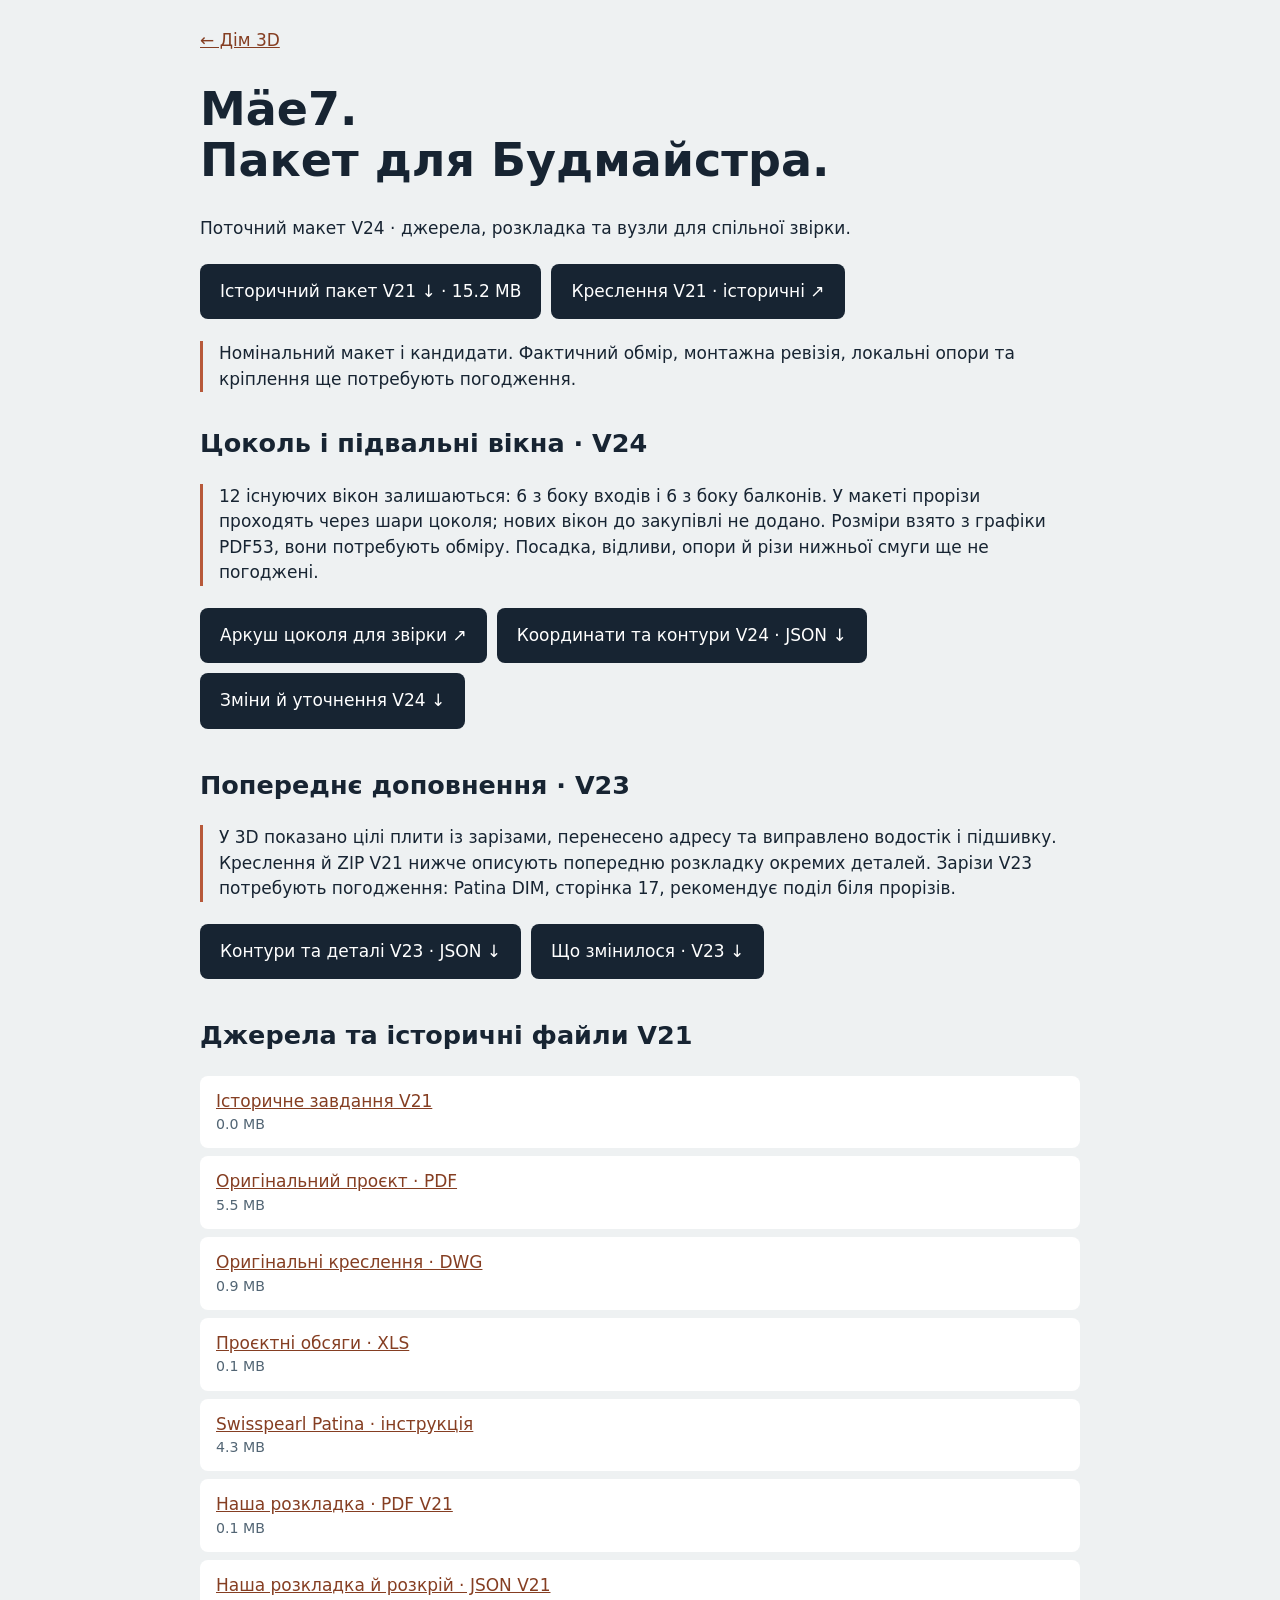
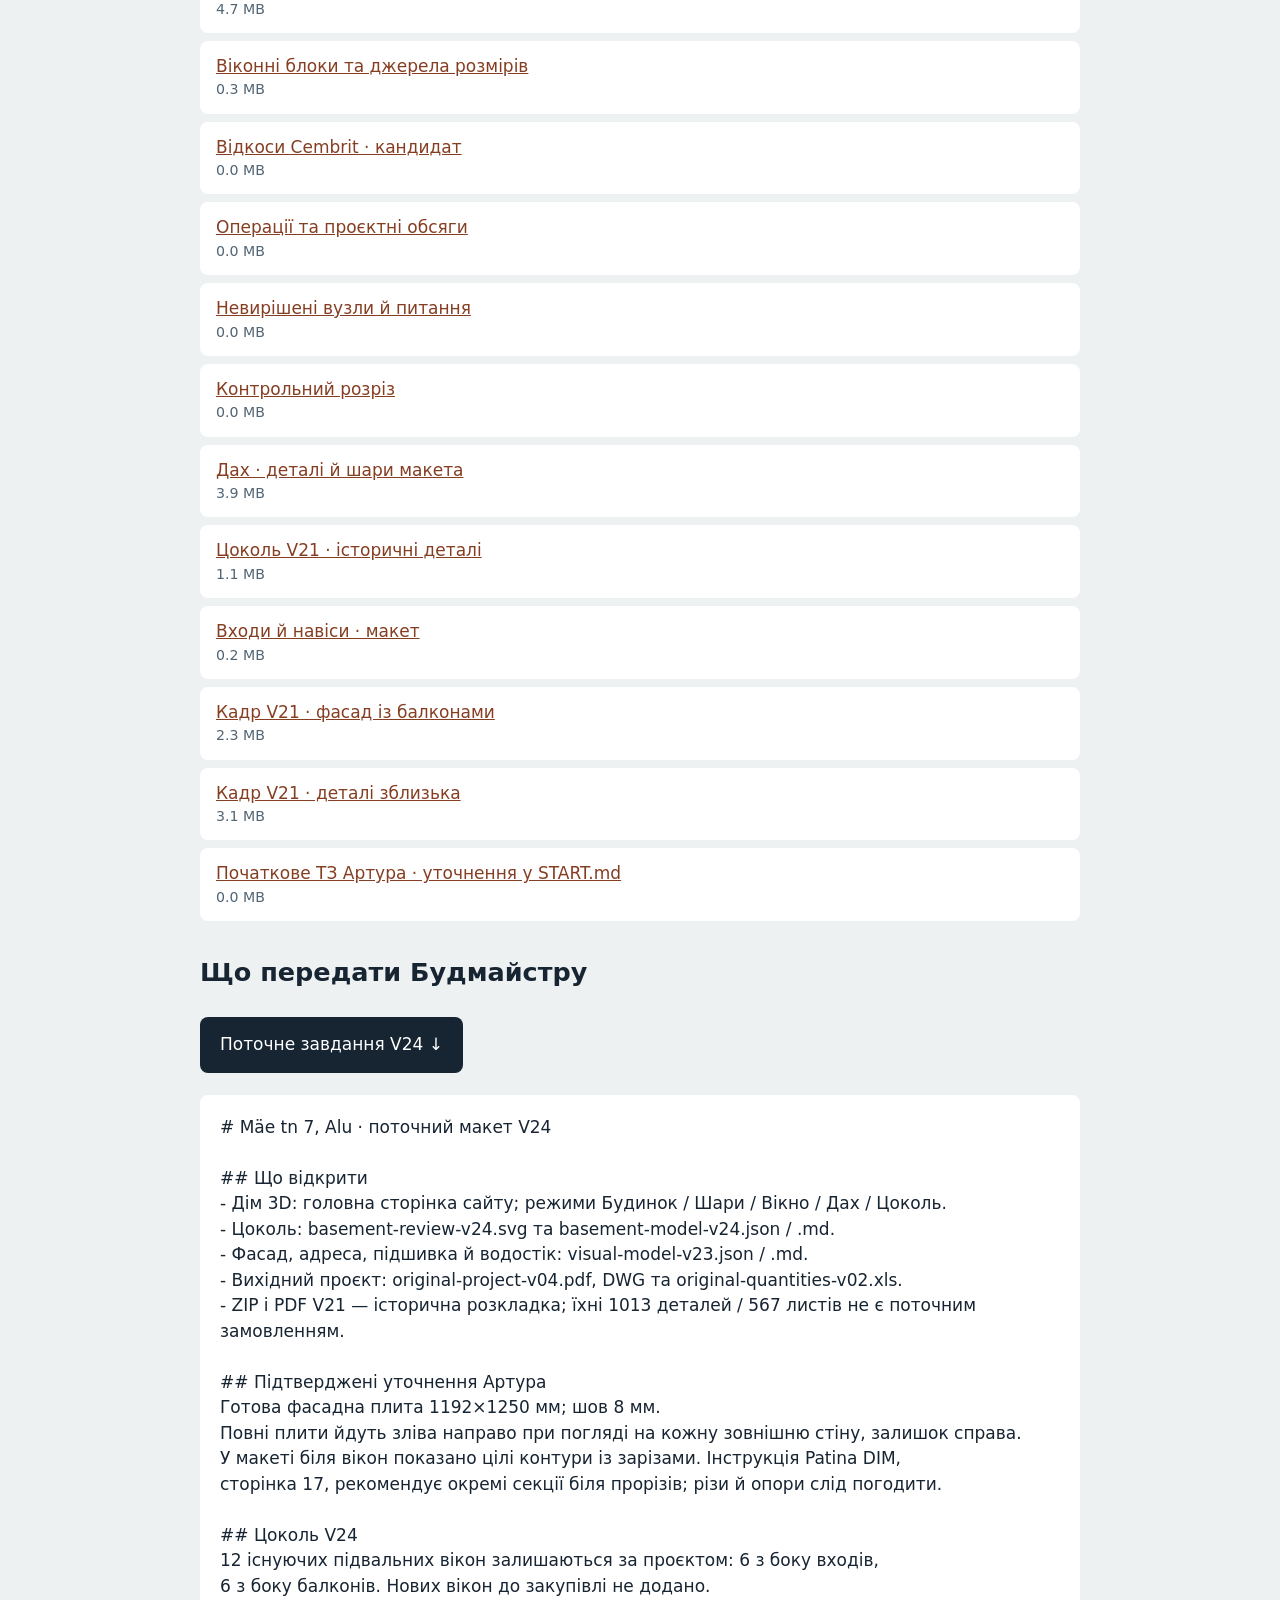
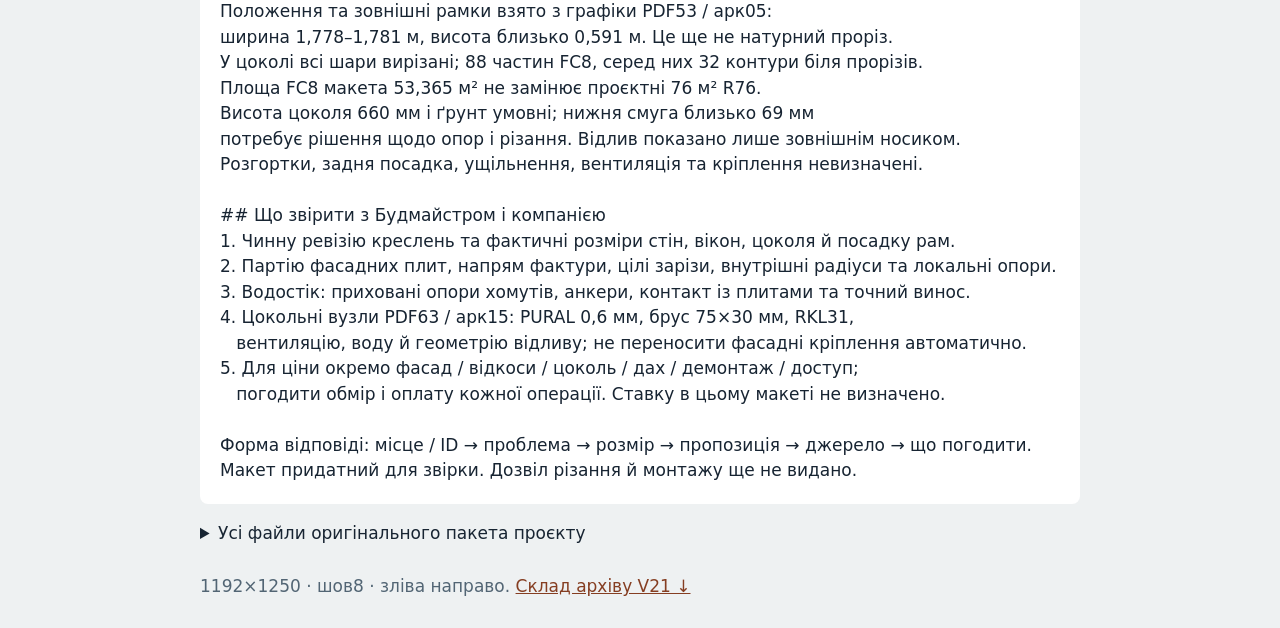
==== budmaster/index.html @ 24ae17db "Publish Mäe 7 architectural viewer V70" ====
<!doctype html><html lang="uk"><meta charset="utf-8"><meta name="viewport" content="width=device-width,initial-scale=1"><title>Mäe7 · пакет Будмайстру</title>
<style>body{margin:0;background:#eef1f2;color:#172432;font:17px/1.5 system-ui,sans-serif}main{max-width:880px;margin:auto;padding:28px 20px}h1{font-size:clamp(30px,5vw,46px);line-height:1.1}h2{margin-top:32px}a{color:#853e22}.button{display:inline-block;background:#172432;color:white;padding:15px 20px;text-decoration:none;border-radius:8px;margin:5px 10px 5px 0}.note{border-left:3px solid #b7593a;padding-left:16px}ul{padding:0;list-style:none}li{background:white;border-radius:8px;margin:8px 0;padding:13px 16px;overflow-wrap:anywhere}small{display:block;color:#526574}pre{white-space:pre-wrap;background:white;padding:20px;border-radius:8px;font:inherit}footer{margin-top:28px;color:#526574}</style>
<main><a href="../index.html">← Дім 3D</a><h1>Mäe7.<br>Пакет для Будмайстра.</h1><p>Поточний макет V24 · джерела, розкладка та вузли для спільної звірки.</p>
<a class="button" href="./mae7-budmaster-v21.zip" download>Історичний пакет V21 ↓ · 15.2 MB</a><a class="button" href="./facade-layout-v21.pdf" target="_blank">Креслення V21 · історичні ↗</a>
<p class="note">Номінальний макет і кандидати. Фактичний обмір, монтажна ревізія, локальні опори та кріплення ще потребують погодження.</p>
<h2>Цоколь і підвальні вікна · V24</h2>
<p class="note">12 існуючих вікон залишаються: 6 з боку входів і 6 з боку балконів. У макеті прорізи проходять через шари цоколя; нових вікон до закупівлі не додано. Розміри взято з графіки PDF53, вони потребують обміру. Посадка, відливи, опори й різи нижньої смуги ще не погоджені.</p>
<a class="button" href="./basement-review-v24.svg" target="_blank">Аркуш цоколя для звірки ↗</a><a class="button" href="./basement-model-v24.json" download>Координати та контури V24 · JSON ↓</a><a class="button" href="./basement-model-v24.md" download>Зміни й уточнення V24 ↓</a>
<h2>Попереднє доповнення · V23</h2><p class="note">У 3D показано цілі плити із зарізами, перенесено адресу та виправлено водостік і підшивку. Креслення й ZIP V21 нижче описують попередню розкладку окремих деталей. Зарізи V23 потребують погодження: Patina DIM, сторінка 17, рекомендує поділ біля прорізів.</p><a class="button" href="./visual-model-v23.json" download>Контури та деталі V23 · JSON ↓</a><a class="button" href="./visual-model-v23.md" download>Що змінилося · V23 ↓</a><h2>Джерела та історичні файли V21</h2><ul><li><a href="./START.md" download>Історичне завдання V21</a><small>0.0 MB</small></li><li><a href="./original-project-v04.pdf" download>Оригінальний проєкт · PDF</a><small>5.5 MB</small></li><li><a href="./original-project-v04.dwg" download>Оригінальні креслення · DWG</a><small>0.9 MB</small></li><li><a href="./original-quantities-v02.xls" download>Проєктні обсяги · XLS</a><small>0.1 MB</small></li><li><a href="./swisspearl-patina-wood-dim.pdf" download>Swisspearl Patina · інструкція</a><small>4.3 MB</small></li><li><a href="./facade-layout-v21.pdf" download>Наша розкладка · PDF V21</a><small>0.1 MB</small></li><li><a href="./facade-layout-v21.json" download>Наша розкладка й розкрій · JSON V21</a><small>4.7 MB</small></li><li><a href="./windows.json" download>Віконні блоки та джерела розмірів</a><small>0.3 MB</small></li><li><a href="./cembrit-reveals-candidate.json" download>Відкоси Cembrit · кандидат</a><small>0.0 MB</small></li><li><a href="./operations.json" download>Операції та проєктні обсяги</a><small>0.0 MB</small></li><li><a href="./questions.json" download>Невирішені вузли й питання</a><small>0.0 MB</small></li><li><a href="./vertical-section.svg" download>Контрольний розріз</a><small>0.0 MB</small></li><li><a href="./roof-model-candidate.json" download>Дах · деталі й шари макета</a><small>3.9 MB</small></li><li><a href="./plinth-model-candidate.json" download>Цоколь V21 · історичні деталі</a><small>1.1 MB</small></li><li><a href="./entrance-model-candidate.json" download>Входи й навіси · макет</a><small>0.2 MB</small></li><li><a href="./model-northwest-v21.png" download>Кадр V21 · фасад із балконами</a><small>2.3 MB</small></li><li><a href="./model-detail-v21.png" download>Кадр V21 · деталі зблизька</a><small>3.1 MB</small></li><li><a href="./original-artur-brief.md" download>Початкове ТЗ Артура · уточнення у START.md</a><small>0.0 MB</small></li></ul><h2>Що передати Будмайстру</h2><p><a class="button" href="./CURRENT.md" download>Поточне завдання V24 ↓</a></p><pre># Mäe tn 7, Alu · поточний макет V24

## Що відкрити
- Дім 3D: головна сторінка сайту; режими Будинок / Шари / Вікно / Дах / Цоколь.
- Цоколь: basement-review-v24.svg та basement-model-v24.json / .md.
- Фасад, адреса, підшивка й водостік: visual-model-v23.json / .md.
- Вихідний проєкт: original-project-v04.pdf, DWG та original-quantities-v02.xls.
- ZIP і PDF V21 — історична розкладка; їхні 1013 деталей / 567 листів не є поточним замовленням.

## Підтверджені уточнення Артура
Готова фасадна плита 1192×1250 мм; шов 8 мм.
Повні плити йдуть зліва направо при погляді на кожну зовнішню стіну, залишок справа.
У макеті біля вікон показано цілі контури із зарізами. Інструкція Patina DIM,
сторінка 17, рекомендує окремі секції біля прорізів; різи й опори слід погодити.

## Цоколь V24
12 існуючих підвальних вікон залишаються за проєктом: 6 з боку входів,
6 з боку балконів. Нових вікон до закупівлі не додано.
Положення та зовнішні рамки взято з графіки PDF53 / арк05:
ширина 1,778–1,781 м, висота близько 0,591 м. Це ще не натурний проріз.
У цоколі всі шари вирізані; 88 частин FC8, серед них 32 контури біля прорізів.
Площа FC8 макета 53,365 м² не замінює проєктні 76 м² R76.
Висота цоколя 660 мм і ґрунт умовні; нижня смуга близько 69 мм
потребує рішення щодо опор і різання. Відлив показано лише зовнішнім носиком.
Розгортки, задня посадка, ущільнення, вентиляція та кріплення невизначені.

## Що звірити з Будмайстром і компанією
1. Чинну ревізію креслень та фактичні розміри стін, вікон, цоколя й посадку рам.
2. Партію фасадних плит, напрям фактури, цілі зарізи, внутрішні радіуси та локальні опори.
3. Водостік: приховані опори хомутів, анкери, контакт із плитами та точний винос.
4. Цокольні вузли PDF63 / арк15: PURAL 0,6 мм, брус 75×30 мм, RKL31,
   вентиляцію, воду й геометрію відливу; не переносити фасадні кріплення автоматично.
5. Для ціни окремо фасад / відкоси / цоколь / дах / демонтаж / доступ;
   погодити обмір і оплату кожної операції. Ставку в цьому макеті не визначено.

Форма відповіді: місце / ID → проблема → розмір → пропозиція → джерело → що погодити.
Макет придатний для звірки. Дозвіл різання й монтажу ще не видано.
</pre>
<details><summary>Усі файли оригінального пакета проєкту</summary><p>Енергетика, інженерні системи, геодезія й підписані документи окремо. Додаткові контейнери не використано для неперевірених рішень моделі.</p><ul><li><a href="./source/00.pdf" download>03 Energiaarvutused/PDF/20260212_M2e_7_Alu_Energiaarvutused_Lähteandmed.pdf</a><small>0.0 MB</small></li><li><a href="./source/01.pdf" download>03 Energiaarvutused/PDF/20260212_M2e_7_Alu_Energiaarvutused_Arvutustulemused.pdf</a><small>1.7 MB</small></li><li><a href="./source/02.asice" download>03 Energiaarvutused/DIGIDOC/Energiaarvutusel_põhinev_energiamärgis_2611583_00717.asice</a><small>0.2 MB</small></li><li><a href="./source/03.zip" download>02 Tehnosüsteemid/EL/2023-005_PP_EL_v02.zip</a><small>8.3 MB</small></li><li><a href="./source/04.asice" download>02 Tehnosüsteemid/KVVK/22074_PP_KV+VK-Mae7.asice</a><small>5.6 MB</small></li><li><a href="./source/05.asice" download>02 Tehnosüsteemid/KVVK/2682802_Vent-TO-EkspertArvamus_Mae7_AluAlevik_RaplaVald_2026-03-04.asice</a><small>3.1 MB</small></li><li><a href="./source/06.dwg" download>02 Tehnosüsteemid/PEJ/Mäe7PEJ.dwg</a><small>9.9 MB</small></li><li><a href="./source/07.asice" download>02 Tehnosüsteemid/PEJ/230117_PP_Mäe7PEJ-2023-01-14.asice</a><small>8.6 MB</small></li><li><a href="./source/08.asice" download>01 Arhitektuur/GEO/6776-22-2 Mäe tn 7, Alu alevik, Rapla vald, Rapla maakond.asice</a><small>4.6 MB</small></li><li><a href="./source/09.dwg" download>01 Arhitektuur/DWG/Mäe 7, Alu PP - DWG.dwg</a><small>0.9 MB</small></li><li><a href="./source/10.pdf" download>01 Arhitektuur/PDF/P8822_PP_AA-0-01_v04_Mae7.pdf</a><small>5.5 MB</small></li><li><a href="./source/11.asice" download>01 Arhitektuur/DIGIDOC/P8822_PP_AA-0-01_v04_Mae7.asice</a><small>4.9 MB</small></li><li><a href="./source/12.asice" download>01 Arhitektuur/DIGIDOC/Ehitusteatis_2611201_02906.asice</a><small>0.1 MB</small></li><li><a href="./source/13.xls" download>01 Arhitektuur/Mäe 7, Alu - mahutabel - v02.xls</a><small>0.1 MB</small></li></ul></details>
<footer>1192×1250 · шов8 · зліва направо. <a href="./manifest.json" download>Склад архіву V21 ↓</a></footer></main></html>
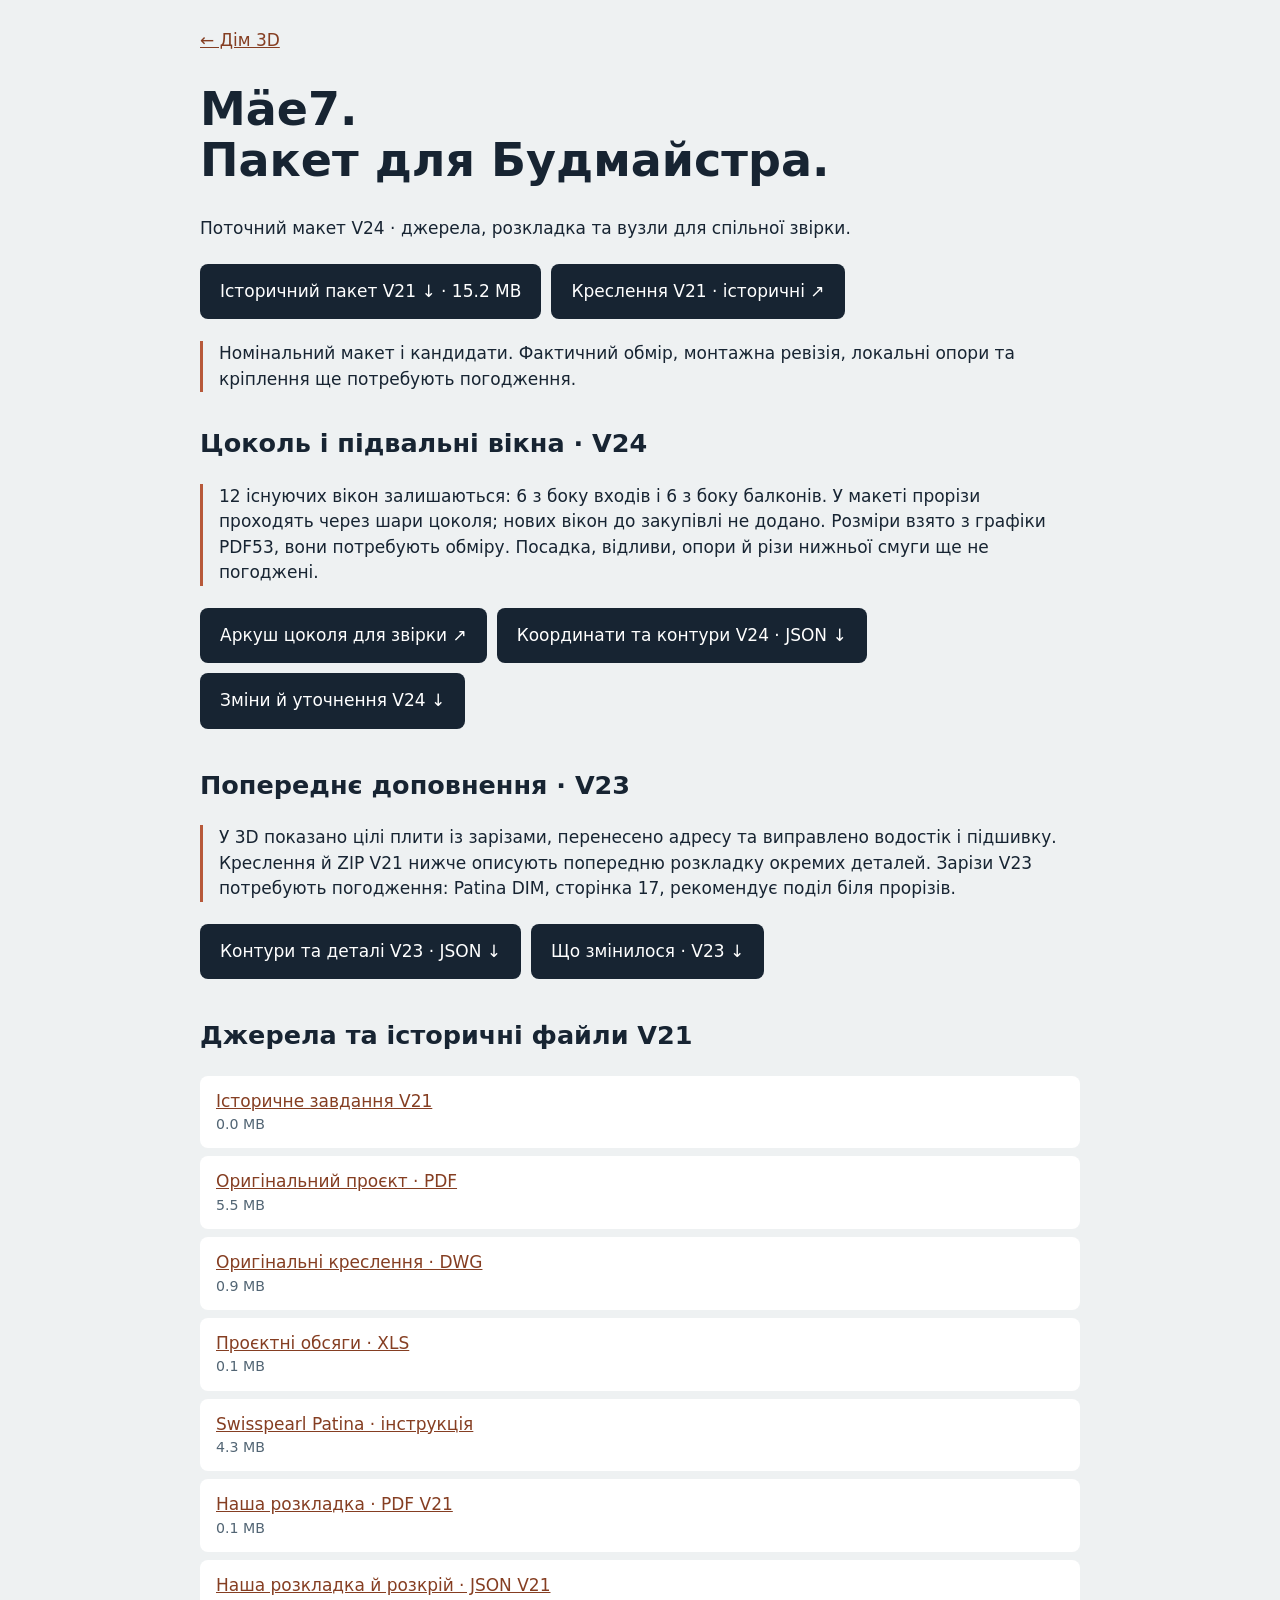
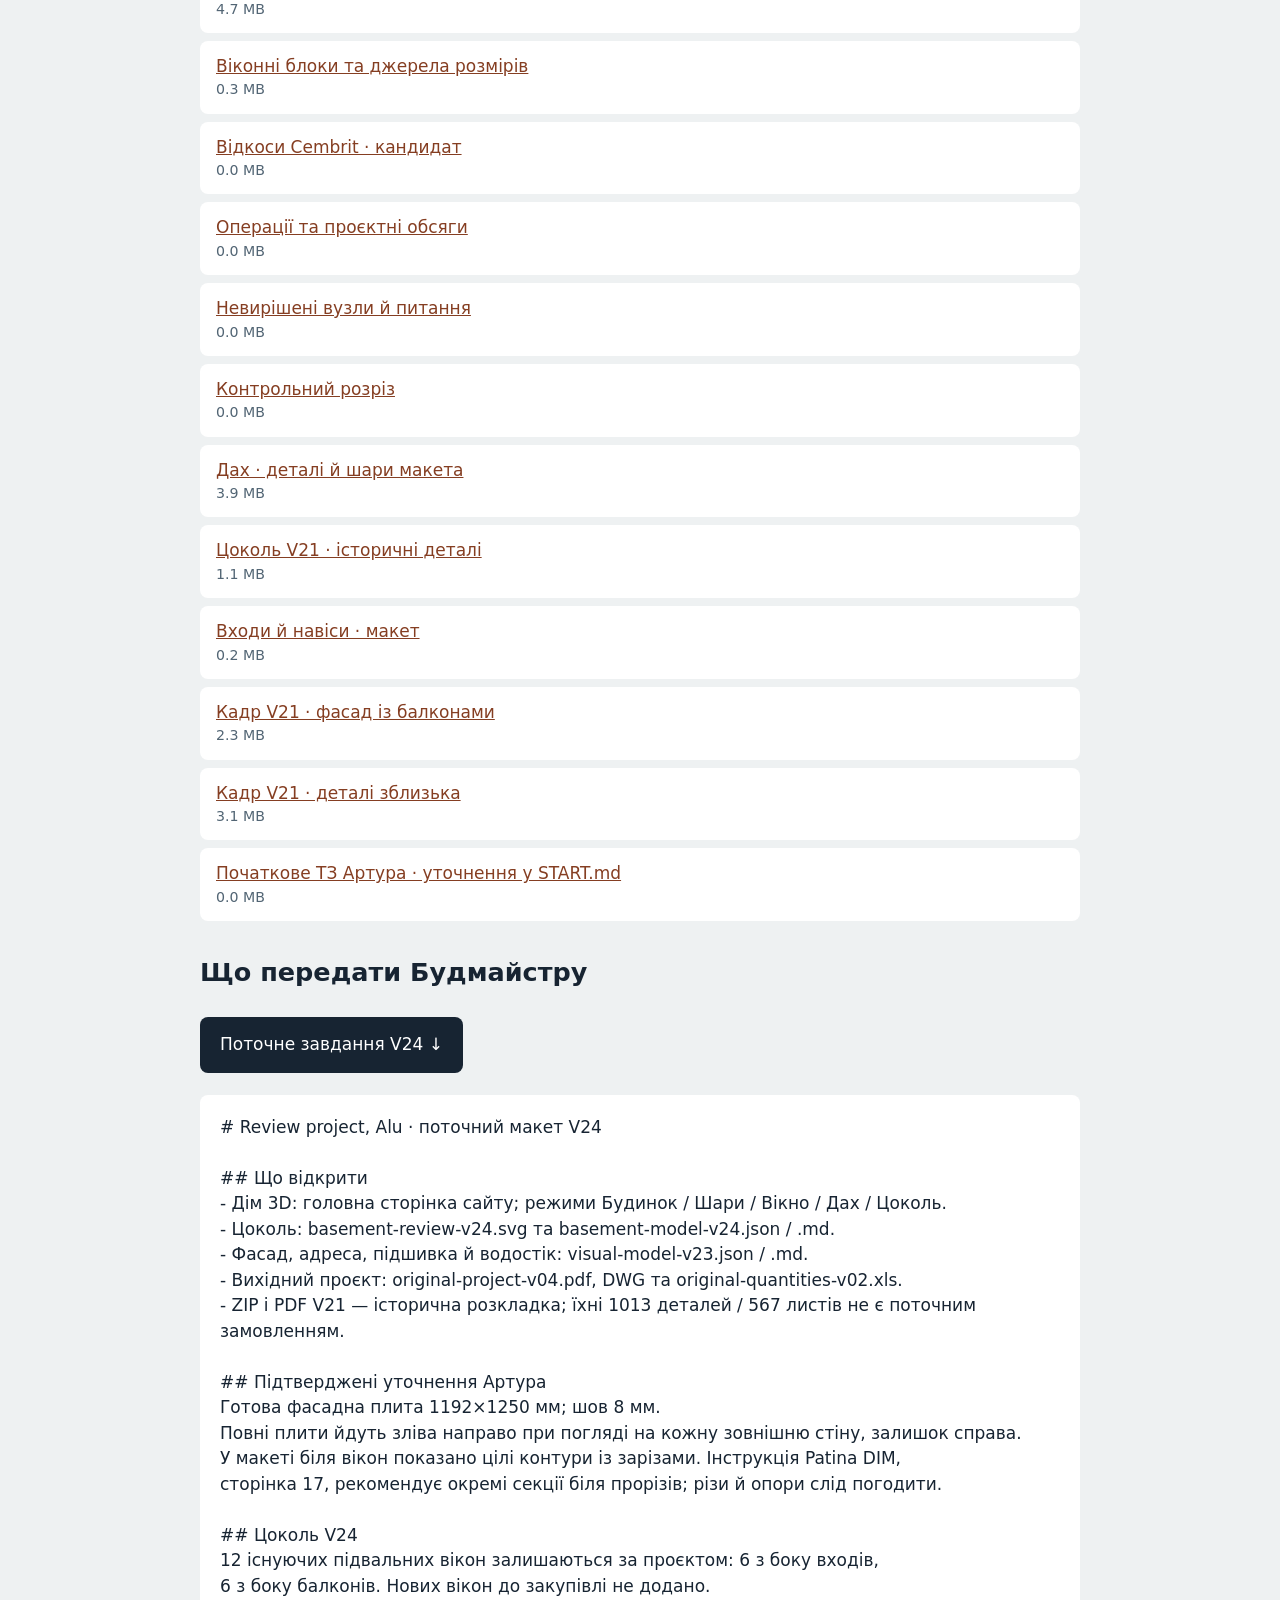
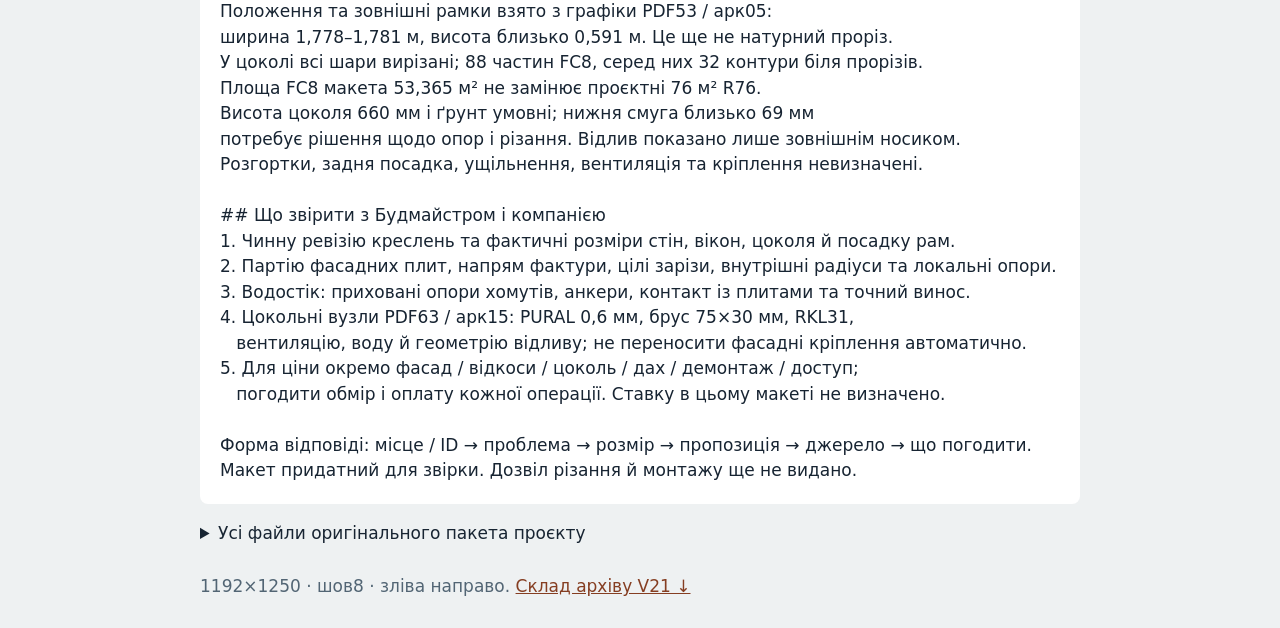
==== commit c414e2df: "Publish Review project architectural viewer V70" ====
--- a/budmaster/index.html
+++ b/budmaster/index.html
@@ -6,7 +6,7 @@
 <h2>Цоколь і підвальні вікна · V24</h2>
 <p class="note">12 існуючих вікон залишаються: 6 з боку входів і 6 з боку балконів. У макеті прорізи проходять через шари цоколя; нових вікон до закупівлі не додано. Розміри взято з графіки PDF53, вони потребують обміру. Посадка, відливи, опори й різи нижньої смуги ще не погоджені.</p>
 <a class="button" href="./basement-review-v24.svg" target="_blank">Аркуш цоколя для звірки ↗</a><a class="button" href="./basement-model-v24.json" download>Координати та контури V24 · JSON ↓</a><a class="button" href="./basement-model-v24.md" download>Зміни й уточнення V24 ↓</a>
-<h2>Попереднє доповнення · V23</h2><p class="note">У 3D показано цілі плити із зарізами, перенесено адресу та виправлено водостік і підшивку. Креслення й ZIP V21 нижче описують попередню розкладку окремих деталей. Зарізи V23 потребують погодження: Patina DIM, сторінка 17, рекомендує поділ біля прорізів.</p><a class="button" href="./visual-model-v23.json" download>Контури та деталі V23 · JSON ↓</a><a class="button" href="./visual-model-v23.md" download>Що змінилося · V23 ↓</a><h2>Джерела та історичні файли V21</h2><ul><li><a href="./START.md" download>Історичне завдання V21</a><small>0.0 MB</small></li><li><a href="./original-project-v04.pdf" download>Оригінальний проєкт · PDF</a><small>5.5 MB</small></li><li><a href="./original-project-v04.dwg" download>Оригінальні креслення · DWG</a><small>0.9 MB</small></li><li><a href="./original-quantities-v02.xls" download>Проєктні обсяги · XLS</a><small>0.1 MB</small></li><li><a href="./swisspearl-patina-wood-dim.pdf" download>Swisspearl Patina · інструкція</a><small>4.3 MB</small></li><li><a href="./facade-layout-v21.pdf" download>Наша розкладка · PDF V21</a><small>0.1 MB</small></li><li><a href="./facade-layout-v21.json" download>Наша розкладка й розкрій · JSON V21</a><small>4.7 MB</small></li><li><a href="./windows.json" download>Віконні блоки та джерела розмірів</a><small>0.3 MB</small></li><li><a href="./cembrit-reveals-candidate.json" download>Відкоси Cembrit · кандидат</a><small>0.0 MB</small></li><li><a href="./operations.json" download>Операції та проєктні обсяги</a><small>0.0 MB</small></li><li><a href="./questions.json" download>Невирішені вузли й питання</a><small>0.0 MB</small></li><li><a href="./vertical-section.svg" download>Контрольний розріз</a><small>0.0 MB</small></li><li><a href="./roof-model-candidate.json" download>Дах · деталі й шари макета</a><small>3.9 MB</small></li><li><a href="./plinth-model-candidate.json" download>Цоколь V21 · історичні деталі</a><small>1.1 MB</small></li><li><a href="./entrance-model-candidate.json" download>Входи й навіси · макет</a><small>0.2 MB</small></li><li><a href="./model-northwest-v21.png" download>Кадр V21 · фасад із балконами</a><small>2.3 MB</small></li><li><a href="./model-detail-v21.png" download>Кадр V21 · деталі зблизька</a><small>3.1 MB</small></li><li><a href="./original-artur-brief.md" download>Початкове ТЗ Артура · уточнення у START.md</a><small>0.0 MB</small></li></ul><h2>Що передати Будмайстру</h2><p><a class="button" href="./CURRENT.md" download>Поточне завдання V24 ↓</a></p><pre># Mäe tn 7, Alu · поточний макет V24
+<h2>Попереднє доповнення · V23</h2><p class="note">У 3D показано цілі плити із зарізами, перенесено адресу та виправлено водостік і підшивку. Креслення й ZIP V21 нижче описують попередню розкладку окремих деталей. Зарізи V23 потребують погодження: Patina DIM, сторінка 17, рекомендує поділ біля прорізів.</p><a class="button" href="./visual-model-v23.json" download>Контури та деталі V23 · JSON ↓</a><a class="button" href="./visual-model-v23.md" download>Що змінилося · V23 ↓</a><h2>Джерела та історичні файли V21</h2><ul><li><a href="./START.md" download>Історичне завдання V21</a><small>0.0 MB</small></li><li><a href="./original-project-v04.pdf" download>Оригінальний проєкт · PDF</a><small>5.5 MB</small></li><li><a href="./original-project-v04.dwg" download>Оригінальні креслення · DWG</a><small>0.9 MB</small></li><li><a href="./original-quantities-v02.xls" download>Проєктні обсяги · XLS</a><small>0.1 MB</small></li><li><a href="./swisspearl-patina-wood-dim.pdf" download>Swisspearl Patina · інструкція</a><small>4.3 MB</small></li><li><a href="./facade-layout-v21.pdf" download>Наша розкладка · PDF V21</a><small>0.1 MB</small></li><li><a href="./facade-layout-v21.json" download>Наша розкладка й розкрій · JSON V21</a><small>4.7 MB</small></li><li><a href="./windows.json" download>Віконні блоки та джерела розмірів</a><small>0.3 MB</small></li><li><a href="./cembrit-reveals-candidate.json" download>Відкоси Cembrit · кандидат</a><small>0.0 MB</small></li><li><a href="./operations.json" download>Операції та проєктні обсяги</a><small>0.0 MB</small></li><li><a href="./questions.json" download>Невирішені вузли й питання</a><small>0.0 MB</small></li><li><a href="./vertical-section.svg" download>Контрольний розріз</a><small>0.0 MB</small></li><li><a href="./roof-model-candidate.json" download>Дах · деталі й шари макета</a><small>3.9 MB</small></li><li><a href="./plinth-model-candidate.json" download>Цоколь V21 · історичні деталі</a><small>1.1 MB</small></li><li><a href="./entrance-model-candidate.json" download>Входи й навіси · макет</a><small>0.2 MB</small></li><li><a href="./model-northwest-v21.png" download>Кадр V21 · фасад із балконами</a><small>2.3 MB</small></li><li><a href="./model-detail-v21.png" download>Кадр V21 · деталі зблизька</a><small>3.1 MB</small></li><li><a href="./original-artur-brief.md" download>Початкове ТЗ Артура · уточнення у START.md</a><small>0.0 MB</small></li></ul><h2>Що передати Будмайстру</h2><p><a class="button" href="./CURRENT.md" download>Поточне завдання V24 ↓</a></p><pre># Review project, Alu · поточний макет V24
 
 ## Що відкрити
 - Дім 3D: головна сторінка сайту; режими Будинок / Шари / Вікно / Дах / Цоколь.
@@ -44,5 +44,5 @@
 Форма відповіді: місце / ID → проблема → розмір → пропозиція → джерело → що погодити.
 Макет придатний для звірки. Дозвіл різання й монтажу ще не видано.
 </pre>
-<details><summary>Усі файли оригінального пакета проєкту</summary><p>Енергетика, інженерні системи, геодезія й підписані документи окремо. Додаткові контейнери не використано для неперевірених рішень моделі.</p><ul><li><a href="./source/00.pdf" download>03 Energiaarvutused/PDF/20260212_M2e_7_Alu_Energiaarvutused_Lähteandmed.pdf</a><small>0.0 MB</small></li><li><a href="./source/01.pdf" download>03 Energiaarvutused/PDF/20260212_M2e_7_Alu_Energiaarvutused_Arvutustulemused.pdf</a><small>1.7 MB</small></li><li><a href="./source/02.asice" download>03 Energiaarvutused/DIGIDOC/Energiaarvutusel_põhinev_energiamärgis_2611583_00717.asice</a><small>0.2 MB</small></li><li><a href="./source/03.zip" download>02 Tehnosüsteemid/EL/2023-005_PP_EL_v02.zip</a><small>8.3 MB</small></li><li><a href="./source/04.asice" download>02 Tehnosüsteemid/KVVK/22074_PP_KV+VK-Mae7.asice</a><small>5.6 MB</small></li><li><a href="./source/05.asice" download>02 Tehnosüsteemid/KVVK/2682802_Vent-TO-EkspertArvamus_Mae7_AluAlevik_RaplaVald_2026-03-04.asice</a><small>3.1 MB</small></li><li><a href="./source/06.dwg" download>02 Tehnosüsteemid/PEJ/Mäe7PEJ.dwg</a><small>9.9 MB</small></li><li><a href="./source/07.asice" download>02 Tehnosüsteemid/PEJ/230117_PP_Mäe7PEJ-2023-01-14.asice</a><small>8.6 MB</small></li><li><a href="./source/08.asice" download>01 Arhitektuur/GEO/6776-22-2 Mäe tn 7, Alu alevik, Rapla vald, Rapla maakond.asice</a><small>4.6 MB</small></li><li><a href="./source/09.dwg" download>01 Arhitektuur/DWG/Mäe 7, Alu PP - DWG.dwg</a><small>0.9 MB</small></li><li><a href="./source/10.pdf" download>01 Arhitektuur/PDF/P8822_PP_AA-0-01_v04_Mae7.pdf</a><small>5.5 MB</small></li><li><a href="./source/11.asice" download>01 Arhitektuur/DIGIDOC/P8822_PP_AA-0-01_v04_Mae7.asice</a><small>4.9 MB</small></li><li><a href="./source/12.asice" download>01 Arhitektuur/DIGIDOC/Ehitusteatis_2611201_02906.asice</a><small>0.1 MB</small></li><li><a href="./source/13.xls" download>01 Arhitektuur/Mäe 7, Alu - mahutabel - v02.xls</a><small>0.1 MB</small></li></ul></details>
+<details><summary>Усі файли оригінального пакета проєкту</summary><p>Енергетика, інженерні системи, геодезія й підписані документи окремо. Додаткові контейнери не використано для неперевірених рішень моделі.</p><ul><li><a href="./source/00.pdf" download>03 Energiaarvutused/PDF/20260212_M2e_7_Alu_Energiaarvutused_Lähteandmed.pdf</a><small>0.0 MB</small></li><li><a href="./source/01.pdf" download>03 Energiaarvutused/PDF/20260212_M2e_7_Alu_Energiaarvutused_Arvutustulemused.pdf</a><small>1.7 MB</small></li><li><a href="./source/02.asice" download>03 Energiaarvutused/DIGIDOC/Energiaarvutusel_põhinev_energiamärgis_2611583_00717.asice</a><small>0.2 MB</small></li><li><a href="./source/03.zip" download>02 Tehnosüsteemid/EL/2023-005_PP_EL_v02.zip</a><small>8.3 MB</small></li><li><a href="./source/04.asice" download>02 Tehnosüsteemid/KVVK/22074_PP_KV+VK-Mae7.asice</a><small>5.6 MB</small></li><li><a href="./source/05.asice" download>02 Tehnosüsteemid/KVVK/2682802_Vent-TO-EkspertArvamus_Mae7_AluAlevik_RaplaVald_2026-03-04.asice</a><small>3.1 MB</small></li><li><a href="./source/06.dwg" download>02 Tehnosüsteemid/PEJ/Mäe7PEJ.dwg</a><small>9.9 MB</small></li><li><a href="./source/07.asice" download>02 Tehnosüsteemid/PEJ/230117_PP_Mäe7PEJ-2023-01-14.asice</a><small>8.6 MB</small></li><li><a href="./source/08.asice" download>01 Arhitektuur/GEO/6776-22-2 Review project, Alu alevik, Rapla vald, Rapla maakond.asice</a><small>4.6 MB</small></li><li><a href="./source/09.dwg" download>01 Arhitektuur/DWG/Review project, Alu PP - DWG.dwg</a><small>0.9 MB</small></li><li><a href="./source/10.pdf" download>01 Arhitektuur/PDF/P8822_PP_AA-0-01_v04_Mae7.pdf</a><small>5.5 MB</small></li><li><a href="./source/11.asice" download>01 Arhitektuur/DIGIDOC/P8822_PP_AA-0-01_v04_Mae7.asice</a><small>4.9 MB</small></li><li><a href="./source/12.asice" download>01 Arhitektuur/DIGIDOC/Ehitusteatis_2611201_02906.asice</a><small>0.1 MB</small></li><li><a href="./source/13.xls" download>01 Arhitektuur/Review project, Alu - mahutabel - v02.xls</a><small>0.1 MB</small></li></ul></details>
 <footer>1192×1250 · шов8 · зліва направо. <a href="./manifest.json" download>Склад архіву V21 ↓</a></footer></main></html>
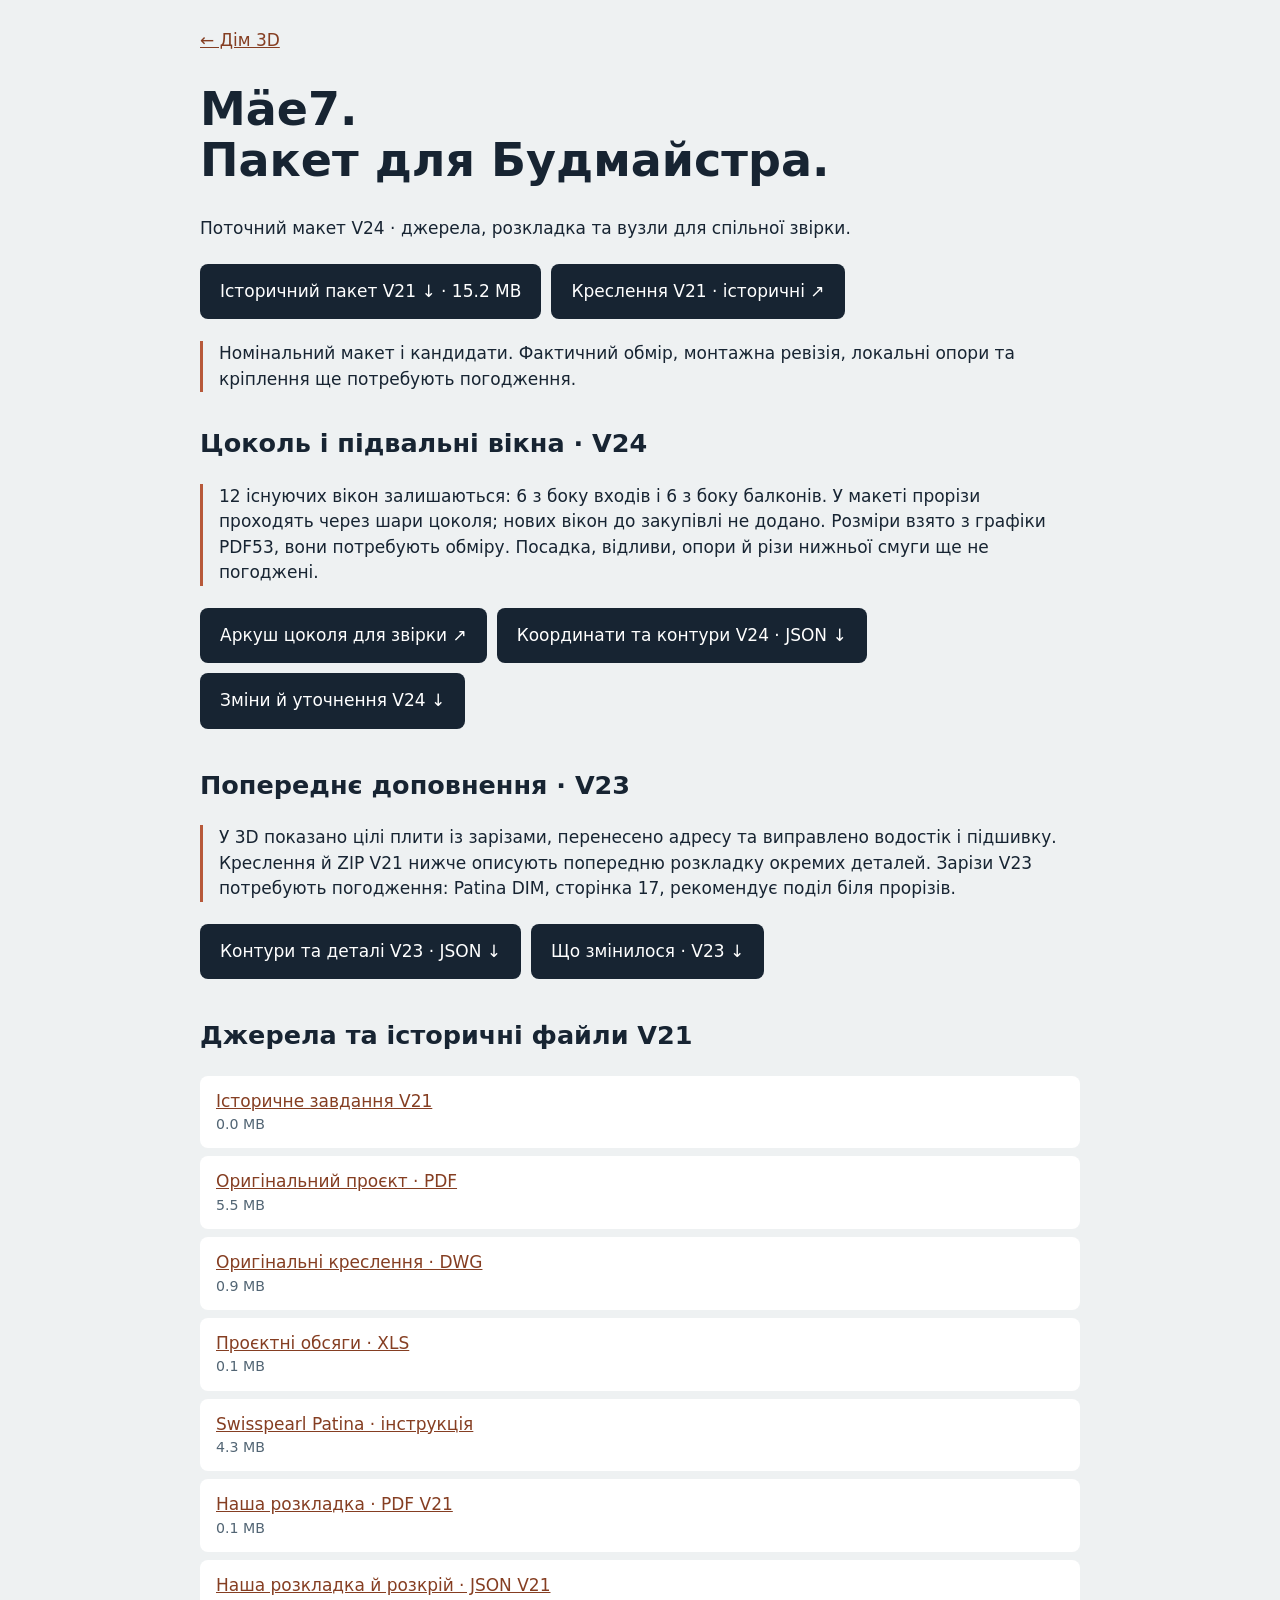
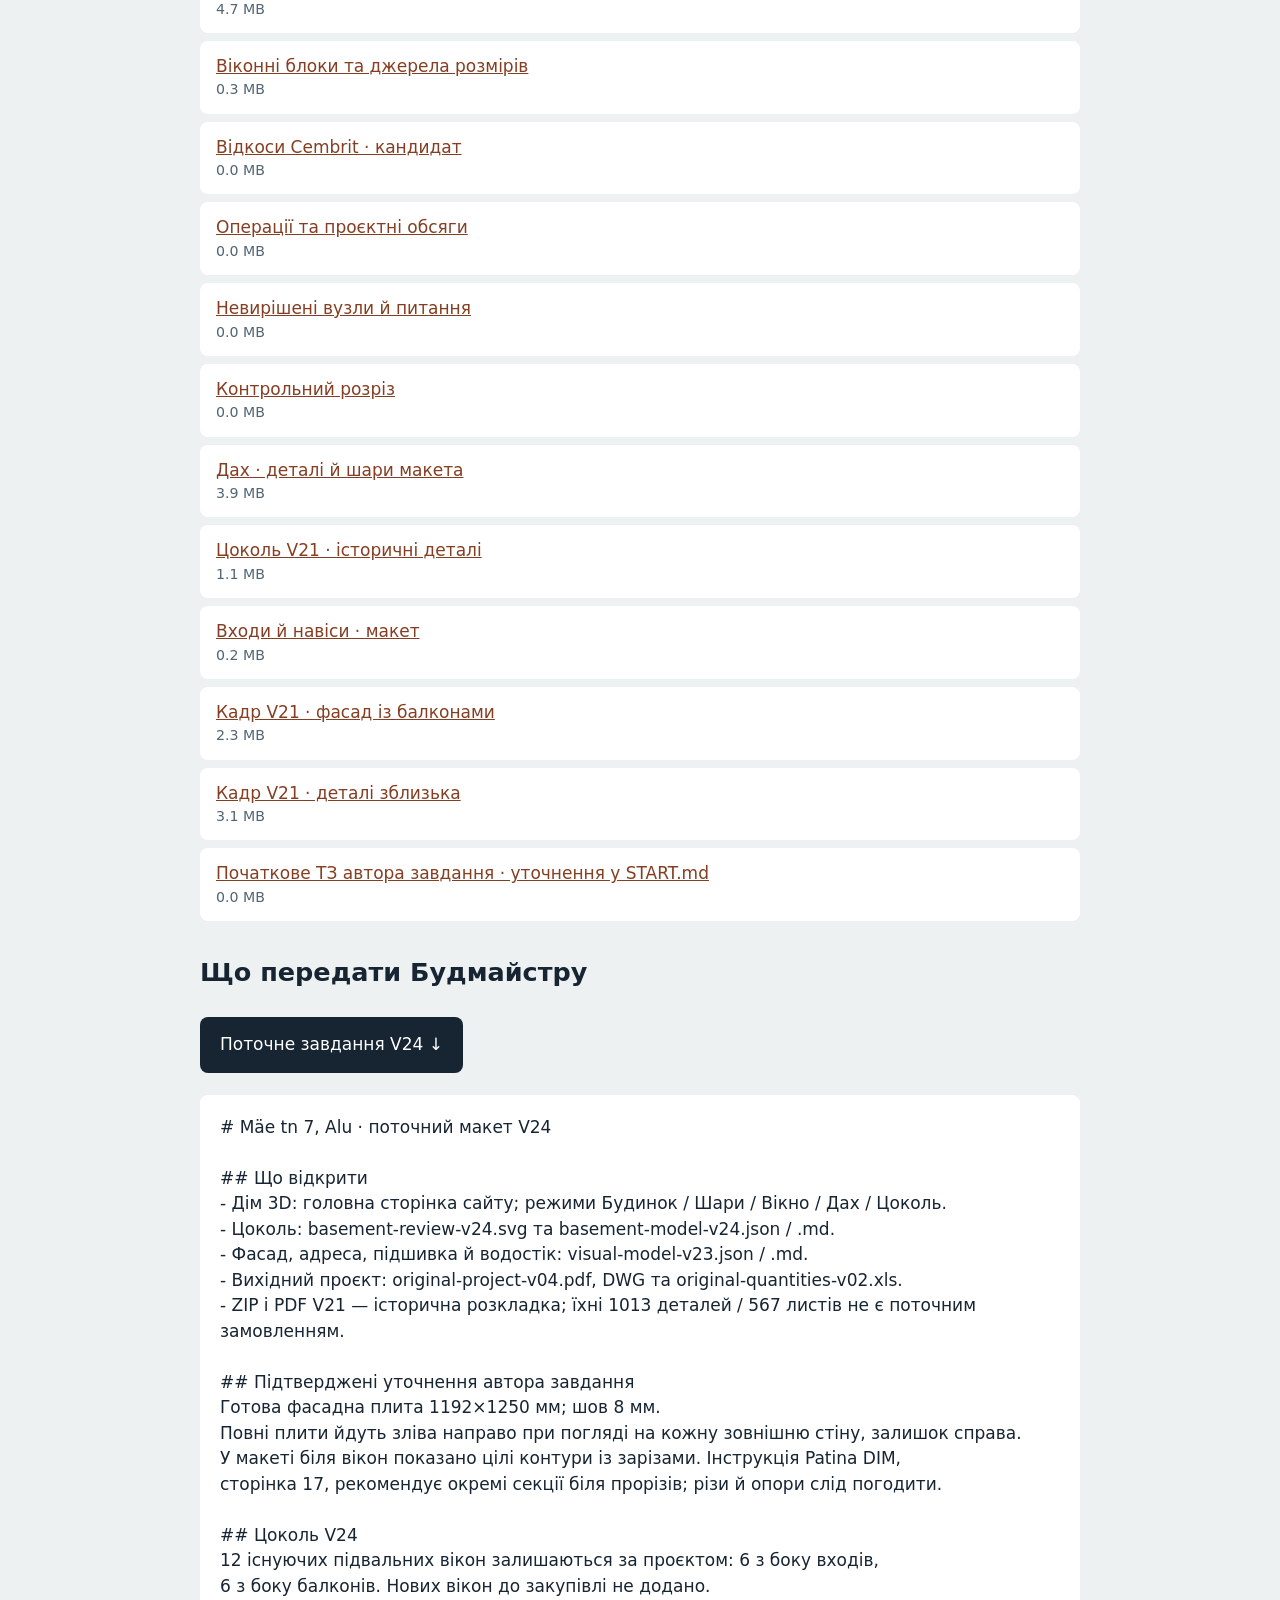
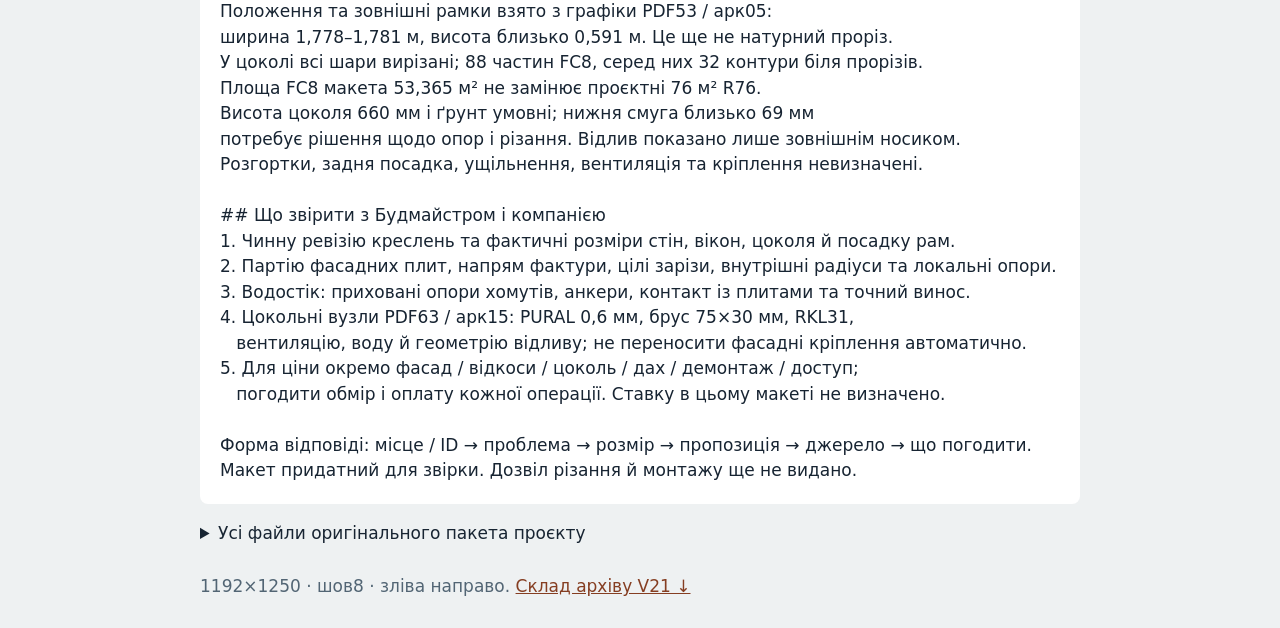
==== commit 2ccafcac: "privacy: remove personal labels and workstation paths from public artifacts" ====
--- a/budmaster/index.html
+++ b/budmaster/index.html
@@ -6,7 +6,7 @@
 <h2>Цоколь і підвальні вікна · V24</h2>
 <p class="note">12 існуючих вікон залишаються: 6 з боку входів і 6 з боку балконів. У макеті прорізи проходять через шари цоколя; нових вікон до закупівлі не додано. Розміри взято з графіки PDF53, вони потребують обміру. Посадка, відливи, опори й різи нижньої смуги ще не погоджені.</p>
 <a class="button" href="./basement-review-v24.svg" target="_blank">Аркуш цоколя для звірки ↗</a><a class="button" href="./basement-model-v24.json" download>Координати та контури V24 · JSON ↓</a><a class="button" href="./basement-model-v24.md" download>Зміни й уточнення V24 ↓</a>
-<h2>Попереднє доповнення · V23</h2><p class="note">У 3D показано цілі плити із зарізами, перенесено адресу та виправлено водостік і підшивку. Креслення й ZIP V21 нижче описують попередню розкладку окремих деталей. Зарізи V23 потребують погодження: Patina DIM, сторінка 17, рекомендує поділ біля прорізів.</p><a class="button" href="./visual-model-v23.json" download>Контури та деталі V23 · JSON ↓</a><a class="button" href="./visual-model-v23.md" download>Що змінилося · V23 ↓</a><h2>Джерела та історичні файли V21</h2><ul><li><a href="./START.md" download>Історичне завдання V21</a><small>0.0 MB</small></li><li><a href="./original-project-v04.pdf" download>Оригінальний проєкт · PDF</a><small>5.5 MB</small></li><li><a href="./original-project-v04.dwg" download>Оригінальні креслення · DWG</a><small>0.9 MB</small></li><li><a href="./original-quantities-v02.xls" download>Проєктні обсяги · XLS</a><small>0.1 MB</small></li><li><a href="./swisspearl-patina-wood-dim.pdf" download>Swisspearl Patina · інструкція</a><small>4.3 MB</small></li><li><a href="./facade-layout-v21.pdf" download>Наша розкладка · PDF V21</a><small>0.1 MB</small></li><li><a href="./facade-layout-v21.json" download>Наша розкладка й розкрій · JSON V21</a><small>4.7 MB</small></li><li><a href="./windows.json" download>Віконні блоки та джерела розмірів</a><small>0.3 MB</small></li><li><a href="./cembrit-reveals-candidate.json" download>Відкоси Cembrit · кандидат</a><small>0.0 MB</small></li><li><a href="./operations.json" download>Операції та проєктні обсяги</a><small>0.0 MB</small></li><li><a href="./questions.json" download>Невирішені вузли й питання</a><small>0.0 MB</small></li><li><a href="./vertical-section.svg" download>Контрольний розріз</a><small>0.0 MB</small></li><li><a href="./roof-model-candidate.json" download>Дах · деталі й шари макета</a><small>3.9 MB</small></li><li><a href="./plinth-model-candidate.json" download>Цоколь V21 · історичні деталі</a><small>1.1 MB</small></li><li><a href="./entrance-model-candidate.json" download>Входи й навіси · макет</a><small>0.2 MB</small></li><li><a href="./model-northwest-v21.png" download>Кадр V21 · фасад із балконами</a><small>2.3 MB</small></li><li><a href="./model-detail-v21.png" download>Кадр V21 · деталі зблизька</a><small>3.1 MB</small></li><li><a href="./original-artur-brief.md" download>Початкове ТЗ Артура · уточнення у START.md</a><small>0.0 MB</small></li></ul><h2>Що передати Будмайстру</h2><p><a class="button" href="./CURRENT.md" download>Поточне завдання V24 ↓</a></p><pre># Review project, Alu · поточний макет V24
+<h2>Попереднє доповнення · V23</h2><p class="note">У 3D показано цілі плити із зарізами, перенесено адресу та виправлено водостік і підшивку. Креслення й ZIP V21 нижче описують попередню розкладку окремих деталей. Зарізи V23 потребують погодження: Patina DIM, сторінка 17, рекомендує поділ біля прорізів.</p><a class="button" href="./visual-model-v23.json" download>Контури та деталі V23 · JSON ↓</a><a class="button" href="./visual-model-v23.md" download>Що змінилося · V23 ↓</a><h2>Джерела та історичні файли V21</h2><ul><li><a href="./START.md" download>Історичне завдання V21</a><small>0.0 MB</small></li><li><a href="./original-project-v04.pdf" download>Оригінальний проєкт · PDF</a><small>5.5 MB</small></li><li><a href="./original-project-v04.dwg" download>Оригінальні креслення · DWG</a><small>0.9 MB</small></li><li><a href="./original-quantities-v02.xls" download>Проєктні обсяги · XLS</a><small>0.1 MB</small></li><li><a href="./swisspearl-patina-wood-dim.pdf" download>Swisspearl Patina · інструкція</a><small>4.3 MB</small></li><li><a href="./facade-layout-v21.pdf" download>Наша розкладка · PDF V21</a><small>0.1 MB</small></li><li><a href="./facade-layout-v21.json" download>Наша розкладка й розкрій · JSON V21</a><small>4.7 MB</small></li><li><a href="./windows.json" download>Віконні блоки та джерела розмірів</a><small>0.3 MB</small></li><li><a href="./cembrit-reveals-candidate.json" download>Відкоси Cembrit · кандидат</a><small>0.0 MB</small></li><li><a href="./operations.json" download>Операції та проєктні обсяги</a><small>0.0 MB</small></li><li><a href="./questions.json" download>Невирішені вузли й питання</a><small>0.0 MB</small></li><li><a href="./vertical-section.svg" download>Контрольний розріз</a><small>0.0 MB</small></li><li><a href="./roof-model-candidate.json" download>Дах · деталі й шари макета</a><small>3.9 MB</small></li><li><a href="./plinth-model-candidate.json" download>Цоколь V21 · історичні деталі</a><small>1.1 MB</small></li><li><a href="./entrance-model-candidate.json" download>Входи й навіси · макет</a><small>0.2 MB</small></li><li><a href="./model-northwest-v21.png" download>Кадр V21 · фасад із балконами</a><small>2.3 MB</small></li><li><a href="./model-detail-v21.png" download>Кадр V21 · деталі зблизька</a><small>3.1 MB</small></li><li><a href="./original-project-brief.md" download>Початкове ТЗ автора завдання · уточнення у START.md</a><small>0.0 MB</small></li></ul><h2>Що передати Будмайстру</h2><p><a class="button" href="./CURRENT.md" download>Поточне завдання V24 ↓</a></p><pre># Mäe tn 7, Alu · поточний макет V24
 
 ## Що відкрити
 - Дім 3D: головна сторінка сайту; режими Будинок / Шари / Вікно / Дах / Цоколь.
@@ -15,7 +15,7 @@
 - Вихідний проєкт: original-project-v04.pdf, DWG та original-quantities-v02.xls.
 - ZIP і PDF V21 — історична розкладка; їхні 1013 деталей / 567 листів не є поточним замовленням.
 
-## Підтверджені уточнення Артура
+## Підтверджені уточнення автора завдання
 Готова фасадна плита 1192×1250 мм; шов 8 мм.
 Повні плити йдуть зліва направо при погляді на кожну зовнішню стіну, залишок справа.
 У макеті біля вікон показано цілі контури із зарізами. Інструкція Patina DIM,
@@ -44,5 +44,5 @@
 Форма відповіді: місце / ID → проблема → розмір → пропозиція → джерело → що погодити.
 Макет придатний для звірки. Дозвіл різання й монтажу ще не видано.
 </pre>
-<details><summary>Усі файли оригінального пакета проєкту</summary><p>Енергетика, інженерні системи, геодезія й підписані документи окремо. Додаткові контейнери не використано для неперевірених рішень моделі.</p><ul><li><a href="./source/00.pdf" download>03 Energiaarvutused/PDF/20260212_M2e_7_Alu_Energiaarvutused_Lähteandmed.pdf</a><small>0.0 MB</small></li><li><a href="./source/01.pdf" download>03 Energiaarvutused/PDF/20260212_M2e_7_Alu_Energiaarvutused_Arvutustulemused.pdf</a><small>1.7 MB</small></li><li><a href="./source/02.asice" download>03 Energiaarvutused/DIGIDOC/Energiaarvutusel_põhinev_energiamärgis_2611583_00717.asice</a><small>0.2 MB</small></li><li><a href="./source/03.zip" download>02 Tehnosüsteemid/EL/2023-005_PP_EL_v02.zip</a><small>8.3 MB</small></li><li><a href="./source/04.asice" download>02 Tehnosüsteemid/KVVK/22074_PP_KV+VK-Mae7.asice</a><small>5.6 MB</small></li><li><a href="./source/05.asice" download>02 Tehnosüsteemid/KVVK/2682802_Vent-TO-EkspertArvamus_Mae7_AluAlevik_RaplaVald_2026-03-04.asice</a><small>3.1 MB</small></li><li><a href="./source/06.dwg" download>02 Tehnosüsteemid/PEJ/Mäe7PEJ.dwg</a><small>9.9 MB</small></li><li><a href="./source/07.asice" download>02 Tehnosüsteemid/PEJ/230117_PP_Mäe7PEJ-2023-01-14.asice</a><small>8.6 MB</small></li><li><a href="./source/08.asice" download>01 Arhitektuur/GEO/6776-22-2 Review project, Alu alevik, Rapla vald, Rapla maakond.asice</a><small>4.6 MB</small></li><li><a href="./source/09.dwg" download>01 Arhitektuur/DWG/Review project, Alu PP - DWG.dwg</a><small>0.9 MB</small></li><li><a href="./source/10.pdf" download>01 Arhitektuur/PDF/P8822_PP_AA-0-01_v04_Mae7.pdf</a><small>5.5 MB</small></li><li><a href="./source/11.asice" download>01 Arhitektuur/DIGIDOC/P8822_PP_AA-0-01_v04_Mae7.asice</a><small>4.9 MB</small></li><li><a href="./source/12.asice" download>01 Arhitektuur/DIGIDOC/Ehitusteatis_2611201_02906.asice</a><small>0.1 MB</small></li><li><a href="./source/13.xls" download>01 Arhitektuur/Review project, Alu - mahutabel - v02.xls</a><small>0.1 MB</small></li></ul></details>
+<details><summary>Усі файли оригінального пакета проєкту</summary><p>Енергетика, інженерні системи, геодезія й підписані документи окремо. Додаткові контейнери не використано для неперевірених рішень моделі.</p><ul><li><a href="./source/00.pdf" download>03 Energiaarvutused/PDF/20260212_M2e_7_Alu_Energiaarvutused_Lähteandmed.pdf</a><small>0.0 MB</small></li><li><a href="./source/01.pdf" download>03 Energiaarvutused/PDF/20260212_M2e_7_Alu_Energiaarvutused_Arvutustulemused.pdf</a><small>1.7 MB</small></li><li><a href="./source/02.asice" download>03 Energiaarvutused/DIGIDOC/Energiaarvutusel_põhinev_energiamärgis_2611583_00717.asice</a><small>0.2 MB</small></li><li><a href="./source/03.zip" download>02 Tehnosüsteemid/EL/2023-005_PP_EL_v02.zip</a><small>8.3 MB</small></li><li><a href="./source/04.asice" download>02 Tehnosüsteemid/KVVK/22074_PP_KV+VK-Mae7.asice</a><small>5.6 MB</small></li><li><a href="./source/05.asice" download>02 Tehnosüsteemid/KVVK/2682802_Vent-TO-EkspertArvamus_Mae7_AluAlevik_RaplaVald_2026-03-04.asice</a><small>3.1 MB</small></li><li><a href="./source/06.dwg" download>02 Tehnosüsteemid/PEJ/Mäe7PEJ.dwg</a><small>9.9 MB</small></li><li><a href="./source/07.asice" download>02 Tehnosüsteemid/PEJ/230117_PP_Mäe7PEJ-2023-01-14.asice</a><small>8.6 MB</small></li><li><a href="./source/08.asice" download>01 Arhitektuur/GEO/6776-22-2 Mäe tn 7, Alu alevik, Rapla vald, Rapla maakond.asice</a><small>4.6 MB</small></li><li><a href="./source/09.dwg" download>01 Arhitektuur/DWG/Mäe 7, Alu PP - DWG.dwg</a><small>0.9 MB</small></li><li><a href="./source/10.pdf" download>01 Arhitektuur/PDF/P8822_PP_AA-0-01_v04_Mae7.pdf</a><small>5.5 MB</small></li><li><a href="./source/11.asice" download>01 Arhitektuur/DIGIDOC/P8822_PP_AA-0-01_v04_Mae7.asice</a><small>4.9 MB</small></li><li><a href="./source/12.asice" download>01 Arhitektuur/DIGIDOC/Ehitusteatis_2611201_02906.asice</a><small>0.1 MB</small></li><li><a href="./source/13.xls" download>01 Arhitektuur/Mäe 7, Alu - mahutabel - v02.xls</a><small>0.1 MB</small></li></ul></details>
 <footer>1192×1250 · шов8 · зліва направо. <a href="./manifest.json" download>Склад архіву V21 ↓</a></footer></main></html>
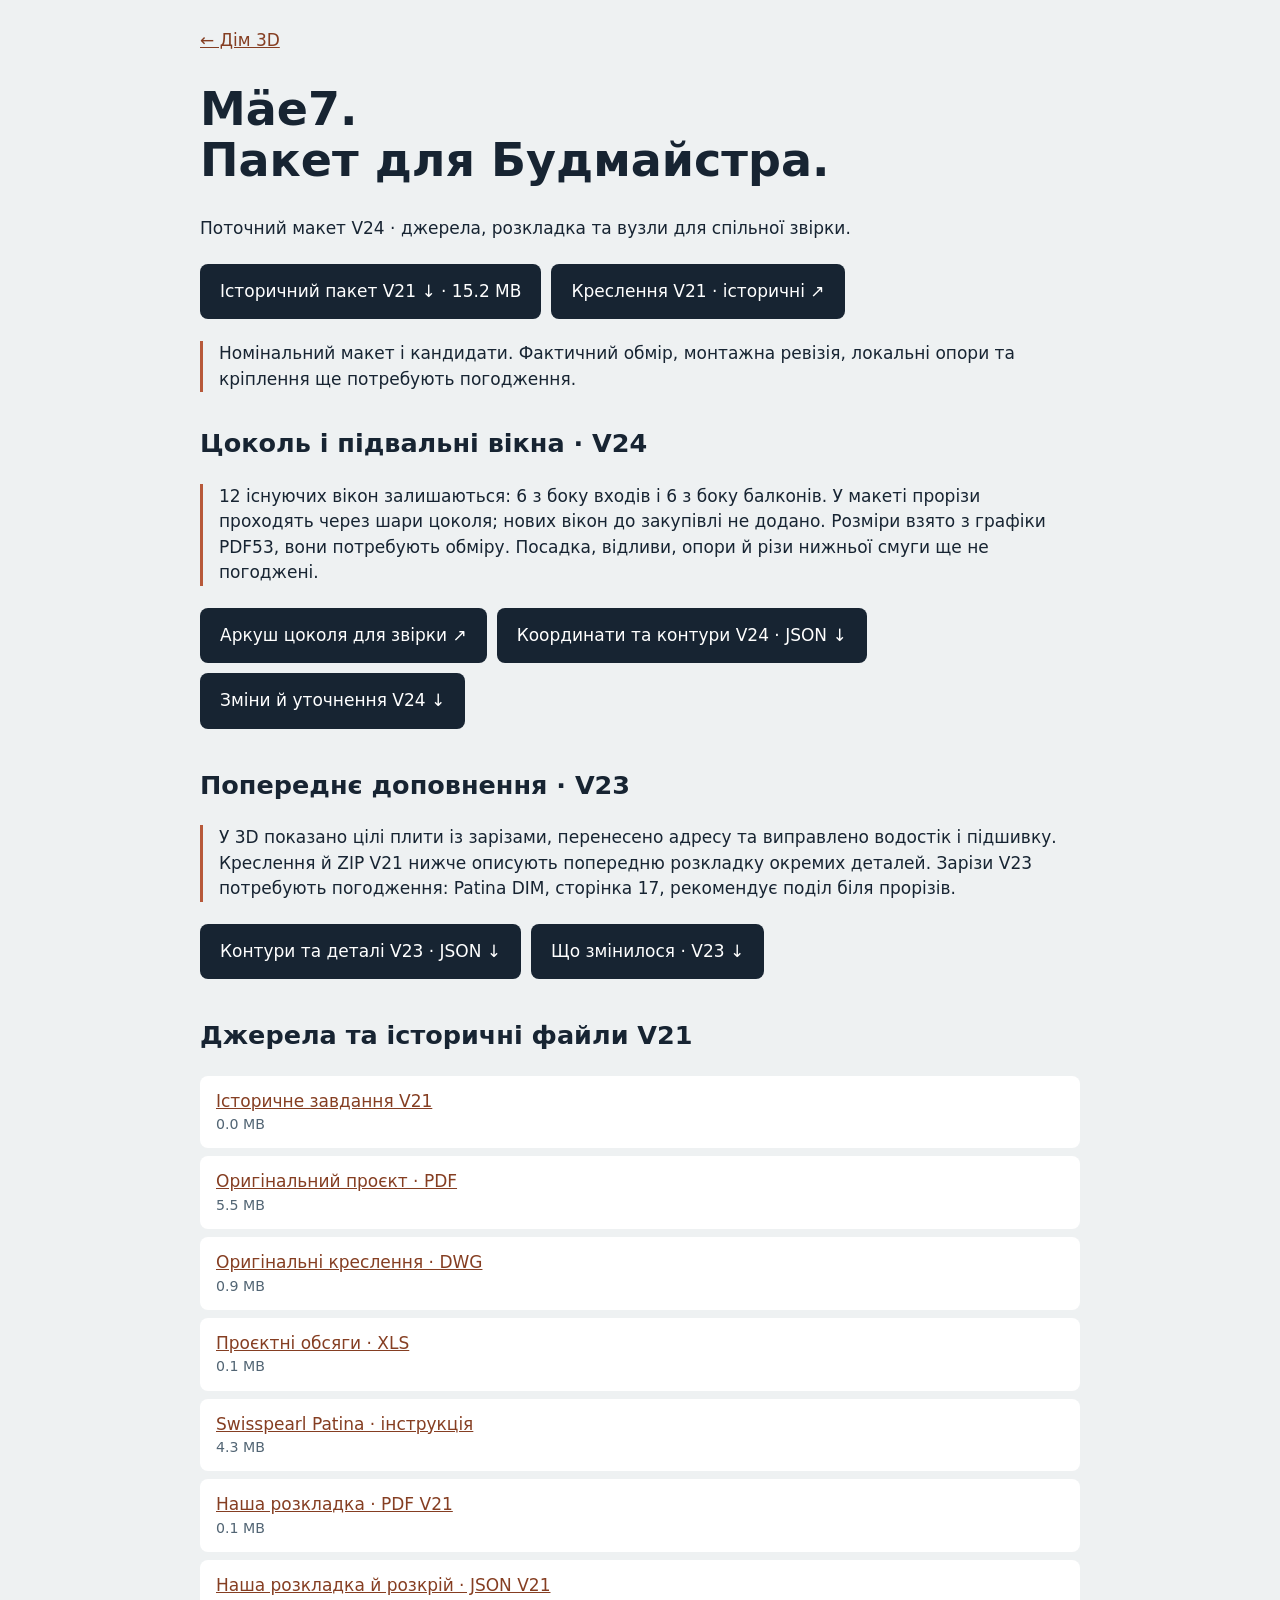
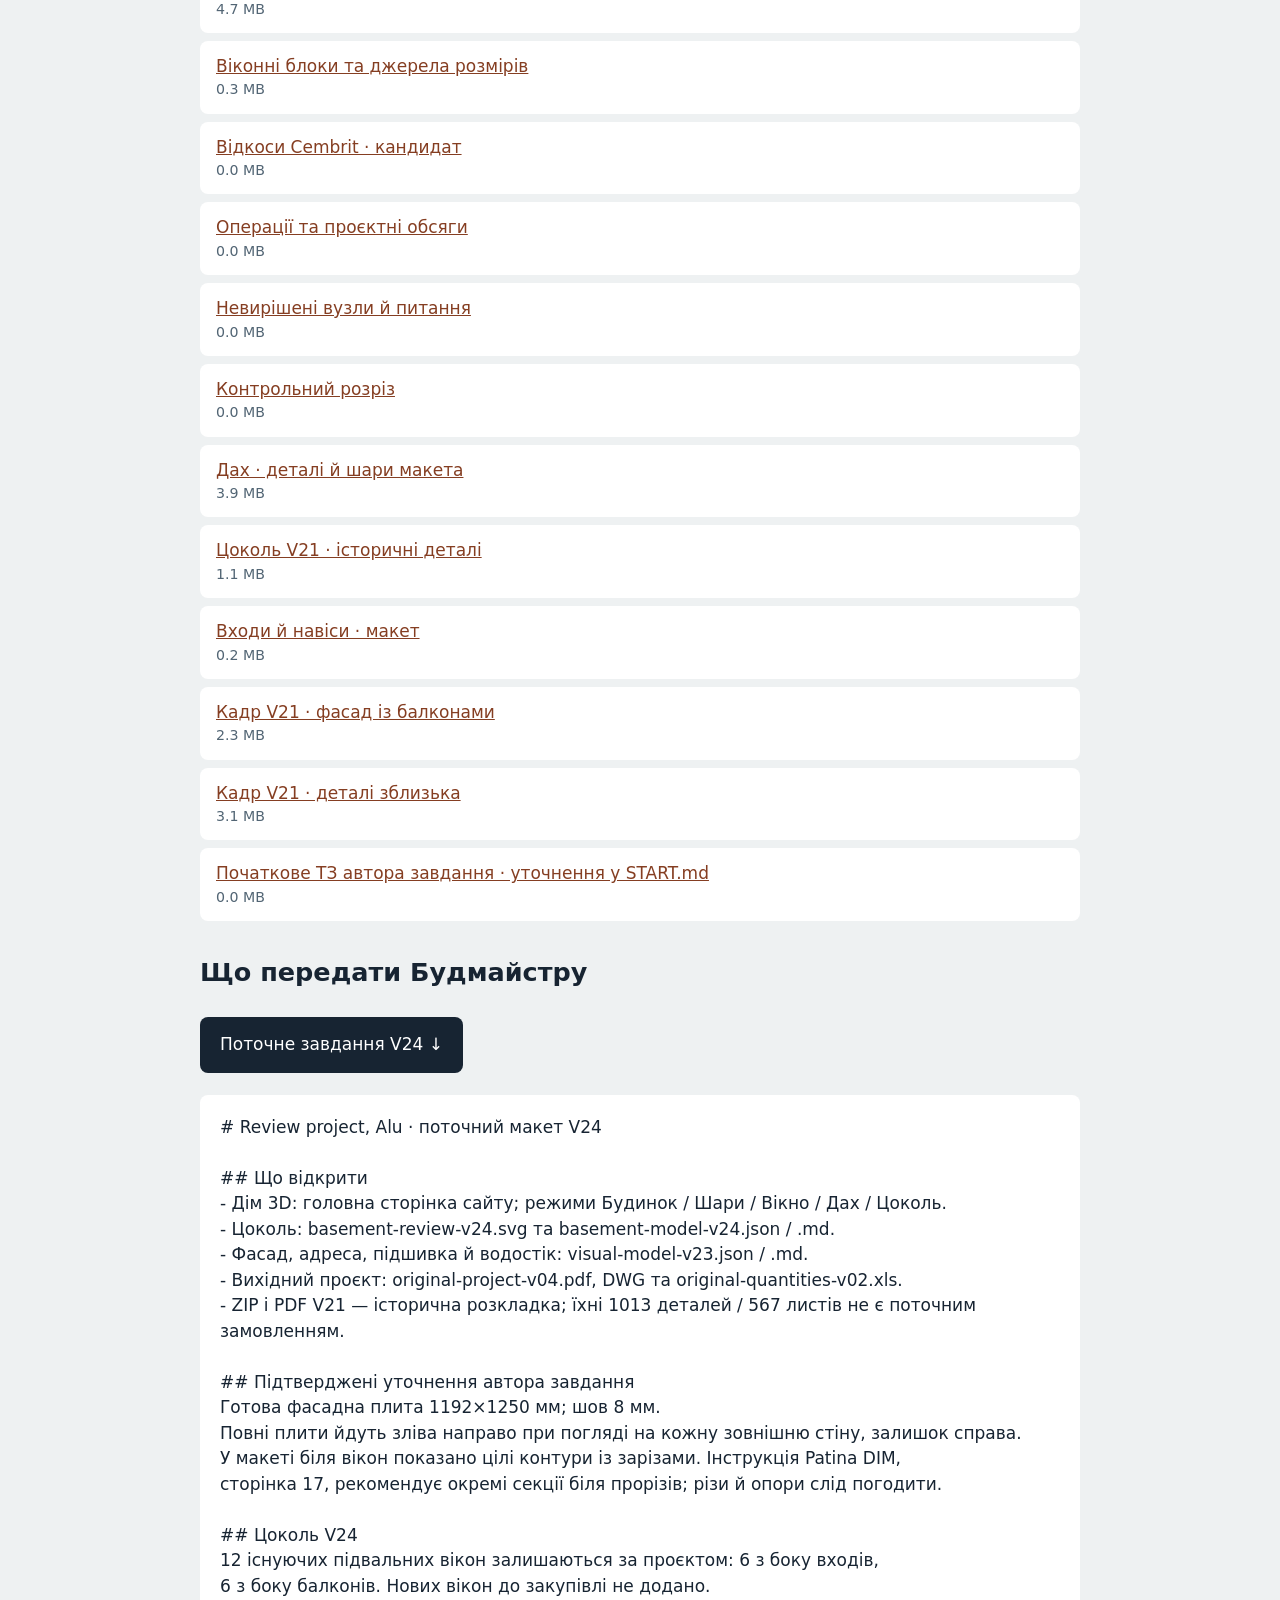
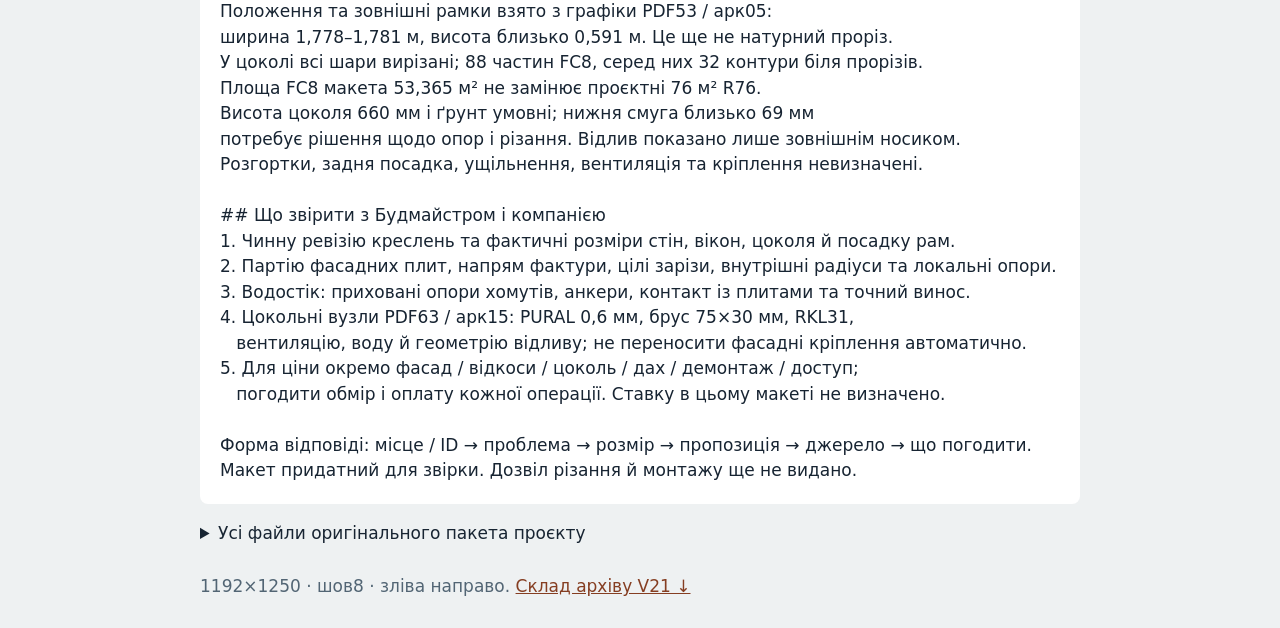
==== commit e2e75b65: "privacy: remove personal labels and workstation paths from public artifacts" ====
--- a/budmaster/index.html
+++ b/budmaster/index.html
@@ -6,7 +6,7 @@
 <h2>Цоколь і підвальні вікна · V24</h2>
 <p class="note">12 існуючих вікон залишаються: 6 з боку входів і 6 з боку балконів. У макеті прорізи проходять через шари цоколя; нових вікон до закупівлі не додано. Розміри взято з графіки PDF53, вони потребують обміру. Посадка, відливи, опори й різи нижньої смуги ще не погоджені.</p>
 <a class="button" href="./basement-review-v24.svg" target="_blank">Аркуш цоколя для звірки ↗</a><a class="button" href="./basement-model-v24.json" download>Координати та контури V24 · JSON ↓</a><a class="button" href="./basement-model-v24.md" download>Зміни й уточнення V24 ↓</a>
-<h2>Попереднє доповнення · V23</h2><p class="note">У 3D показано цілі плити із зарізами, перенесено адресу та виправлено водостік і підшивку. Креслення й ZIP V21 нижче описують попередню розкладку окремих деталей. Зарізи V23 потребують погодження: Patina DIM, сторінка 17, рекомендує поділ біля прорізів.</p><a class="button" href="./visual-model-v23.json" download>Контури та деталі V23 · JSON ↓</a><a class="button" href="./visual-model-v23.md" download>Що змінилося · V23 ↓</a><h2>Джерела та історичні файли V21</h2><ul><li><a href="./START.md" download>Історичне завдання V21</a><small>0.0 MB</small></li><li><a href="./original-project-v04.pdf" download>Оригінальний проєкт · PDF</a><small>5.5 MB</small></li><li><a href="./original-project-v04.dwg" download>Оригінальні креслення · DWG</a><small>0.9 MB</small></li><li><a href="./original-quantities-v02.xls" download>Проєктні обсяги · XLS</a><small>0.1 MB</small></li><li><a href="./swisspearl-patina-wood-dim.pdf" download>Swisspearl Patina · інструкція</a><small>4.3 MB</small></li><li><a href="./facade-layout-v21.pdf" download>Наша розкладка · PDF V21</a><small>0.1 MB</small></li><li><a href="./facade-layout-v21.json" download>Наша розкладка й розкрій · JSON V21</a><small>4.7 MB</small></li><li><a href="./windows.json" download>Віконні блоки та джерела розмірів</a><small>0.3 MB</small></li><li><a href="./cembrit-reveals-candidate.json" download>Відкоси Cembrit · кандидат</a><small>0.0 MB</small></li><li><a href="./operations.json" download>Операції та проєктні обсяги</a><small>0.0 MB</small></li><li><a href="./questions.json" download>Невирішені вузли й питання</a><small>0.0 MB</small></li><li><a href="./vertical-section.svg" download>Контрольний розріз</a><small>0.0 MB</small></li><li><a href="./roof-model-candidate.json" download>Дах · деталі й шари макета</a><small>3.9 MB</small></li><li><a href="./plinth-model-candidate.json" download>Цоколь V21 · історичні деталі</a><small>1.1 MB</small></li><li><a href="./entrance-model-candidate.json" download>Входи й навіси · макет</a><small>0.2 MB</small></li><li><a href="./model-northwest-v21.png" download>Кадр V21 · фасад із балконами</a><small>2.3 MB</small></li><li><a href="./model-detail-v21.png" download>Кадр V21 · деталі зблизька</a><small>3.1 MB</small></li><li><a href="./original-project-brief.md" download>Початкове ТЗ автора завдання · уточнення у START.md</a><small>0.0 MB</small></li></ul><h2>Що передати Будмайстру</h2><p><a class="button" href="./CURRENT.md" download>Поточне завдання V24 ↓</a></p><pre># Mäe tn 7, Alu · поточний макет V24
+<h2>Попереднє доповнення · V23</h2><p class="note">У 3D показано цілі плити із зарізами, перенесено адресу та виправлено водостік і підшивку. Креслення й ZIP V21 нижче описують попередню розкладку окремих деталей. Зарізи V23 потребують погодження: Patina DIM, сторінка 17, рекомендує поділ біля прорізів.</p><a class="button" href="./visual-model-v23.json" download>Контури та деталі V23 · JSON ↓</a><a class="button" href="./visual-model-v23.md" download>Що змінилося · V23 ↓</a><h2>Джерела та історичні файли V21</h2><ul><li><a href="./START.md" download>Історичне завдання V21</a><small>0.0 MB</small></li><li><a href="./original-project-v04.pdf" download>Оригінальний проєкт · PDF</a><small>5.5 MB</small></li><li><a href="./original-project-v04.dwg" download>Оригінальні креслення · DWG</a><small>0.9 MB</small></li><li><a href="./original-quantities-v02.xls" download>Проєктні обсяги · XLS</a><small>0.1 MB</small></li><li><a href="./swisspearl-patina-wood-dim.pdf" download>Swisspearl Patina · інструкція</a><small>4.3 MB</small></li><li><a href="./facade-layout-v21.pdf" download>Наша розкладка · PDF V21</a><small>0.1 MB</small></li><li><a href="./facade-layout-v21.json" download>Наша розкладка й розкрій · JSON V21</a><small>4.7 MB</small></li><li><a href="./windows.json" download>Віконні блоки та джерела розмірів</a><small>0.3 MB</small></li><li><a href="./cembrit-reveals-candidate.json" download>Відкоси Cembrit · кандидат</a><small>0.0 MB</small></li><li><a href="./operations.json" download>Операції та проєктні обсяги</a><small>0.0 MB</small></li><li><a href="./questions.json" download>Невирішені вузли й питання</a><small>0.0 MB</small></li><li><a href="./vertical-section.svg" download>Контрольний розріз</a><small>0.0 MB</small></li><li><a href="./roof-model-candidate.json" download>Дах · деталі й шари макета</a><small>3.9 MB</small></li><li><a href="./plinth-model-candidate.json" download>Цоколь V21 · історичні деталі</a><small>1.1 MB</small></li><li><a href="./entrance-model-candidate.json" download>Входи й навіси · макет</a><small>0.2 MB</small></li><li><a href="./model-northwest-v21.png" download>Кадр V21 · фасад із балконами</a><small>2.3 MB</small></li><li><a href="./model-detail-v21.png" download>Кадр V21 · деталі зблизька</a><small>3.1 MB</small></li><li><a href="./original-project-brief.md" download>Початкове ТЗ автора завдання · уточнення у START.md</a><small>0.0 MB</small></li></ul><h2>Що передати Будмайстру</h2><p><a class="button" href="./CURRENT.md" download>Поточне завдання V24 ↓</a></p><pre># Review project, Alu · поточний макет V24
 
 ## Що відкрити
 - Дім 3D: головна сторінка сайту; режими Будинок / Шари / Вікно / Дах / Цоколь.
@@ -44,5 +44,5 @@
 Форма відповіді: місце / ID → проблема → розмір → пропозиція → джерело → що погодити.
 Макет придатний для звірки. Дозвіл різання й монтажу ще не видано.
 </pre>
-<details><summary>Усі файли оригінального пакета проєкту</summary><p>Енергетика, інженерні системи, геодезія й підписані документи окремо. Додаткові контейнери не використано для неперевірених рішень моделі.</p><ul><li><a href="./source/00.pdf" download>03 Energiaarvutused/PDF/20260212_M2e_7_Alu_Energiaarvutused_Lähteandmed.pdf</a><small>0.0 MB</small></li><li><a href="./source/01.pdf" download>03 Energiaarvutused/PDF/20260212_M2e_7_Alu_Energiaarvutused_Arvutustulemused.pdf</a><small>1.7 MB</small></li><li><a href="./source/02.asice" download>03 Energiaarvutused/DIGIDOC/Energiaarvutusel_põhinev_energiamärgis_2611583_00717.asice</a><small>0.2 MB</small></li><li><a href="./source/03.zip" download>02 Tehnosüsteemid/EL/2023-005_PP_EL_v02.zip</a><small>8.3 MB</small></li><li><a href="./source/04.asice" download>02 Tehnosüsteemid/KVVK/22074_PP_KV+VK-Mae7.asice</a><small>5.6 MB</small></li><li><a href="./source/05.asice" download>02 Tehnosüsteemid/KVVK/2682802_Vent-TO-EkspertArvamus_Mae7_AluAlevik_RaplaVald_2026-03-04.asice</a><small>3.1 MB</small></li><li><a href="./source/06.dwg" download>02 Tehnosüsteemid/PEJ/Mäe7PEJ.dwg</a><small>9.9 MB</small></li><li><a href="./source/07.asice" download>02 Tehnosüsteemid/PEJ/230117_PP_Mäe7PEJ-2023-01-14.asice</a><small>8.6 MB</small></li><li><a href="./source/08.asice" download>01 Arhitektuur/GEO/6776-22-2 Mäe tn 7, Alu alevik, Rapla vald, Rapla maakond.asice</a><small>4.6 MB</small></li><li><a href="./source/09.dwg" download>01 Arhitektuur/DWG/Mäe 7, Alu PP - DWG.dwg</a><small>0.9 MB</small></li><li><a href="./source/10.pdf" download>01 Arhitektuur/PDF/P8822_PP_AA-0-01_v04_Mae7.pdf</a><small>5.5 MB</small></li><li><a href="./source/11.asice" download>01 Arhitektuur/DIGIDOC/P8822_PP_AA-0-01_v04_Mae7.asice</a><small>4.9 MB</small></li><li><a href="./source/12.asice" download>01 Arhitektuur/DIGIDOC/Ehitusteatis_2611201_02906.asice</a><small>0.1 MB</small></li><li><a href="./source/13.xls" download>01 Arhitektuur/Mäe 7, Alu - mahutabel - v02.xls</a><small>0.1 MB</small></li></ul></details>
+<details><summary>Усі файли оригінального пакета проєкту</summary><p>Енергетика, інженерні системи, геодезія й підписані документи окремо. Додаткові контейнери не використано для неперевірених рішень моделі.</p><ul><li><a href="./source/00.pdf" download>03 Energiaarvutused/PDF/20260212_M2e_7_Alu_Energiaarvutused_Lähteandmed.pdf</a><small>0.0 MB</small></li><li><a href="./source/01.pdf" download>03 Energiaarvutused/PDF/20260212_M2e_7_Alu_Energiaarvutused_Arvutustulemused.pdf</a><small>1.7 MB</small></li><li><a href="./source/02.asice" download>03 Energiaarvutused/DIGIDOC/Energiaarvutusel_põhinev_energiamärgis_2611583_00717.asice</a><small>0.2 MB</small></li><li><a href="./source/03.zip" download>02 Tehnosüsteemid/EL/2023-005_PP_EL_v02.zip</a><small>8.3 MB</small></li><li><a href="./source/04.asice" download>02 Tehnosüsteemid/KVVK/22074_PP_KV+VK-Mae7.asice</a><small>5.6 MB</small></li><li><a href="./source/05.asice" download>02 Tehnosüsteemid/KVVK/2682802_Vent-TO-EkspertArvamus_Mae7_AluAlevik_RaplaVald_2026-03-04.asice</a><small>3.1 MB</small></li><li><a href="./source/06.dwg" download>02 Tehnosüsteemid/PEJ/Mäe7PEJ.dwg</a><small>9.9 MB</small></li><li><a href="./source/07.asice" download>02 Tehnosüsteemid/PEJ/230117_PP_Mäe7PEJ-2023-01-14.asice</a><small>8.6 MB</small></li><li><a href="./source/08.asice" download>01 Arhitektuur/GEO/6776-22-2 Review project, Alu alevik, Rapla vald, Rapla maakond.asice</a><small>4.6 MB</small></li><li><a href="./source/09.dwg" download>01 Arhitektuur/DWG/Review project, Alu PP - DWG.dwg</a><small>0.9 MB</small></li><li><a href="./source/10.pdf" download>01 Arhitektuur/PDF/P8822_PP_AA-0-01_v04_Mae7.pdf</a><small>5.5 MB</small></li><li><a href="./source/11.asice" download>01 Arhitektuur/DIGIDOC/P8822_PP_AA-0-01_v04_Mae7.asice</a><small>4.9 MB</small></li><li><a href="./source/12.asice" download>01 Arhitektuur/DIGIDOC/Ehitusteatis_2611201_02906.asice</a><small>0.1 MB</small></li><li><a href="./source/13.xls" download>01 Arhitektuur/Review project, Alu - mahutabel - v02.xls</a><small>0.1 MB</small></li></ul></details>
 <footer>1192×1250 · шов8 · зліва направо. <a href="./manifest.json" download>Склад архіву V21 ↓</a></footer></main></html>
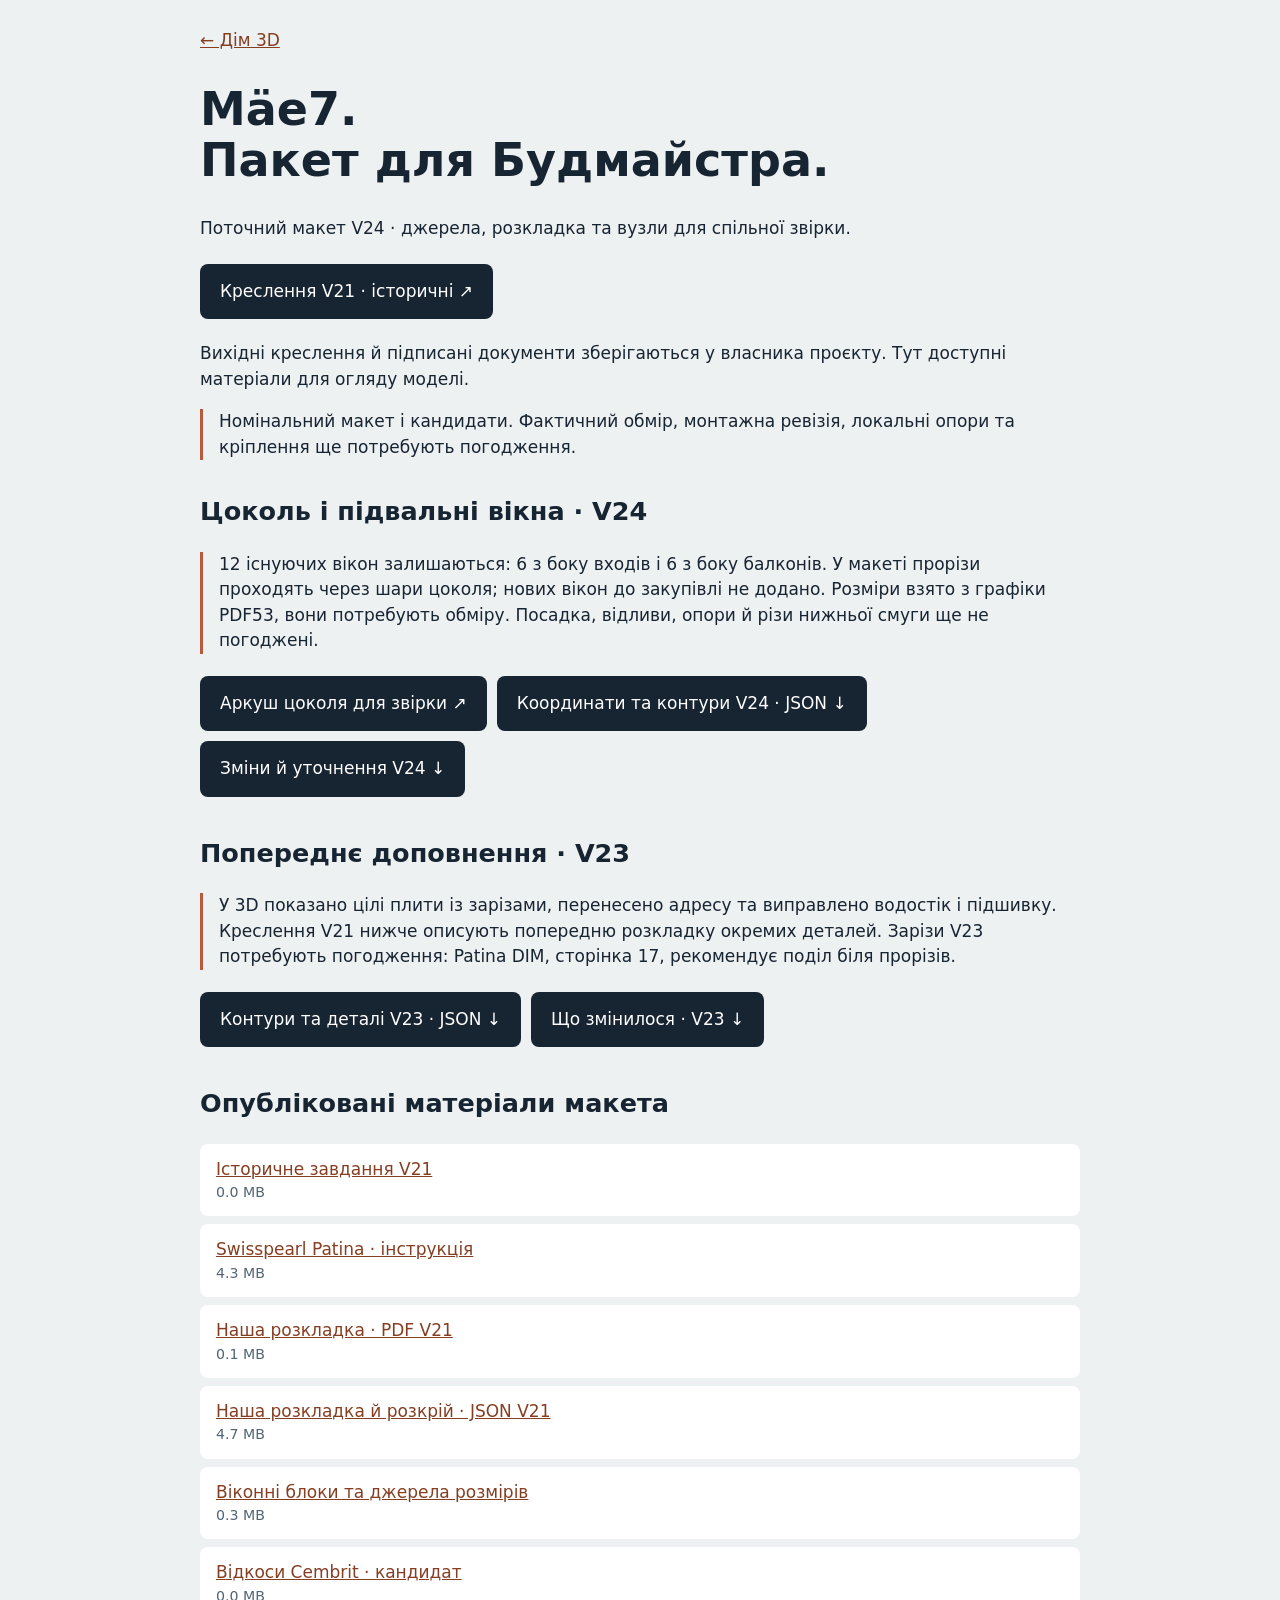
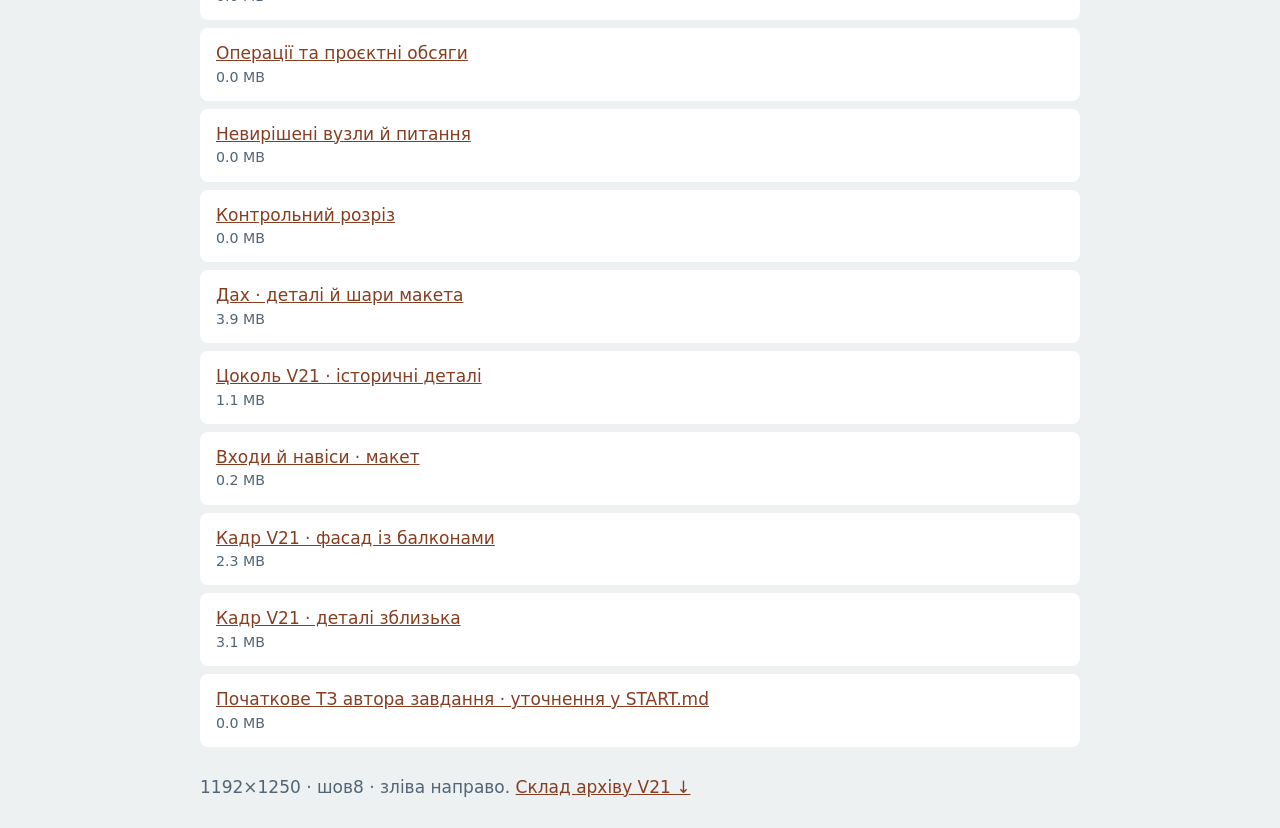
==== commit 573e5aa2: "Remove original project documents from the public viewer" ====
--- a/budmaster/index.html
+++ b/budmaster/index.html
@@ -1,48 +1,10 @@
 <!doctype html><html lang="uk"><meta charset="utf-8"><meta name="viewport" content="width=device-width,initial-scale=1"><title>Mäe7 · пакет Будмайстру</title>
 <style>body{margin:0;background:#eef1f2;color:#172432;font:17px/1.5 system-ui,sans-serif}main{max-width:880px;margin:auto;padding:28px 20px}h1{font-size:clamp(30px,5vw,46px);line-height:1.1}h2{margin-top:32px}a{color:#853e22}.button{display:inline-block;background:#172432;color:white;padding:15px 20px;text-decoration:none;border-radius:8px;margin:5px 10px 5px 0}.note{border-left:3px solid #b7593a;padding-left:16px}ul{padding:0;list-style:none}li{background:white;border-radius:8px;margin:8px 0;padding:13px 16px;overflow-wrap:anywhere}small{display:block;color:#526574}pre{white-space:pre-wrap;background:white;padding:20px;border-radius:8px;font:inherit}footer{margin-top:28px;color:#526574}</style>
 <main><a href="../index.html">← Дім 3D</a><h1>Mäe7.<br>Пакет для Будмайстра.</h1><p>Поточний макет V24 · джерела, розкладка та вузли для спільної звірки.</p>
-<a class="button" href="./mae7-budmaster-v21.zip" download>Історичний пакет V21 ↓ · 15.2 MB</a><a class="button" href="./facade-layout-v21.pdf" target="_blank">Креслення V21 · історичні ↗</a>
-<p class="note">Номінальний макет і кандидати. Фактичний обмір, монтажна ревізія, локальні опори та кріплення ще потребують погодження.</p>
+<a class="button" href="./facade-layout-v21.pdf" target="_blank">Креслення V21 · історичні ↗</a>
+<p>Вихідні креслення й підписані документи зберігаються у власника проєкту. Тут доступні матеріали для огляду моделі.</p><p class="note">Номінальний макет і кандидати. Фактичний обмір, монтажна ревізія, локальні опори та кріплення ще потребують погодження.</p>
 <h2>Цоколь і підвальні вікна · V24</h2>
 <p class="note">12 існуючих вікон залишаються: 6 з боку входів і 6 з боку балконів. У макеті прорізи проходять через шари цоколя; нових вікон до закупівлі не додано. Розміри взято з графіки PDF53, вони потребують обміру. Посадка, відливи, опори й різи нижньої смуги ще не погоджені.</p>
 <a class="button" href="./basement-review-v24.svg" target="_blank">Аркуш цоколя для звірки ↗</a><a class="button" href="./basement-model-v24.json" download>Координати та контури V24 · JSON ↓</a><a class="button" href="./basement-model-v24.md" download>Зміни й уточнення V24 ↓</a>
-<h2>Попереднє доповнення · V23</h2><p class="note">У 3D показано цілі плити із зарізами, перенесено адресу та виправлено водостік і підшивку. Креслення й ZIP V21 нижче описують попередню розкладку окремих деталей. Зарізи V23 потребують погодження: Patina DIM, сторінка 17, рекомендує поділ біля прорізів.</p><a class="button" href="./visual-model-v23.json" download>Контури та деталі V23 · JSON ↓</a><a class="button" href="./visual-model-v23.md" download>Що змінилося · V23 ↓</a><h2>Джерела та історичні файли V21</h2><ul><li><a href="./START.md" download>Історичне завдання V21</a><small>0.0 MB</small></li><li><a href="./original-project-v04.pdf" download>Оригінальний проєкт · PDF</a><small>5.5 MB</small></li><li><a href="./original-project-v04.dwg" download>Оригінальні креслення · DWG</a><small>0.9 MB</small></li><li><a href="./original-quantities-v02.xls" download>Проєктні обсяги · XLS</a><small>0.1 MB</small></li><li><a href="./swisspearl-patina-wood-dim.pdf" download>Swisspearl Patina · інструкція</a><small>4.3 MB</small></li><li><a href="./facade-layout-v21.pdf" download>Наша розкладка · PDF V21</a><small>0.1 MB</small></li><li><a href="./facade-layout-v21.json" download>Наша розкладка й розкрій · JSON V21</a><small>4.7 MB</small></li><li><a href="./windows.json" download>Віконні блоки та джерела розмірів</a><small>0.3 MB</small></li><li><a href="./cembrit-reveals-candidate.json" download>Відкоси Cembrit · кандидат</a><small>0.0 MB</small></li><li><a href="./operations.json" download>Операції та проєктні обсяги</a><small>0.0 MB</small></li><li><a href="./questions.json" download>Невирішені вузли й питання</a><small>0.0 MB</small></li><li><a href="./vertical-section.svg" download>Контрольний розріз</a><small>0.0 MB</small></li><li><a href="./roof-model-candidate.json" download>Дах · деталі й шари макета</a><small>3.9 MB</small></li><li><a href="./plinth-model-candidate.json" download>Цоколь V21 · історичні деталі</a><small>1.1 MB</small></li><li><a href="./entrance-model-candidate.json" download>Входи й навіси · макет</a><small>0.2 MB</small></li><li><a href="./model-northwest-v21.png" download>Кадр V21 · фасад із балконами</a><small>2.3 MB</small></li><li><a href="./model-detail-v21.png" download>Кадр V21 · деталі зблизька</a><small>3.1 MB</small></li><li><a href="./original-project-brief.md" download>Початкове ТЗ автора завдання · уточнення у START.md</a><small>0.0 MB</small></li></ul><h2>Що передати Будмайстру</h2><p><a class="button" href="./CURRENT.md" download>Поточне завдання V24 ↓</a></p><pre># Review project, Alu · поточний макет V24
-
-## Що відкрити
-- Дім 3D: головна сторінка сайту; режими Будинок / Шари / Вікно / Дах / Цоколь.
-- Цоколь: basement-review-v24.svg та basement-model-v24.json / .md.
-- Фасад, адреса, підшивка й водостік: visual-model-v23.json / .md.
-- Вихідний проєкт: original-project-v04.pdf, DWG та original-quantities-v02.xls.
-- ZIP і PDF V21 — історична розкладка; їхні 1013 деталей / 567 листів не є поточним замовленням.
-
-## Підтверджені уточнення автора завдання
-Готова фасадна плита 1192×1250 мм; шов 8 мм.
-Повні плити йдуть зліва направо при погляді на кожну зовнішню стіну, залишок справа.
-У макеті біля вікон показано цілі контури із зарізами. Інструкція Patina DIM,
-сторінка 17, рекомендує окремі секції біля прорізів; різи й опори слід погодити.
-
-## Цоколь V24
-12 існуючих підвальних вікон залишаються за проєктом: 6 з боку входів,
-6 з боку балконів. Нових вікон до закупівлі не додано.
-Положення та зовнішні рамки взято з графіки PDF53 / арк05:
-ширина 1,778–1,781 м, висота близько 0,591 м. Це ще не натурний проріз.
-У цоколі всі шари вирізані; 88 частин FC8, серед них 32 контури біля прорізів.
-Площа FC8 макета 53,365 м² не замінює проєктні 76 м² R76.
-Висота цоколя 660 мм і ґрунт умовні; нижня смуга близько 69 мм
-потребує рішення щодо опор і різання. Відлив показано лише зовнішнім носиком.
-Розгортки, задня посадка, ущільнення, вентиляція та кріплення невизначені.
-
-## Що звірити з Будмайстром і компанією
-1. Чинну ревізію креслень та фактичні розміри стін, вікон, цоколя й посадку рам.
-2. Партію фасадних плит, напрям фактури, цілі зарізи, внутрішні радіуси та локальні опори.
-3. Водостік: приховані опори хомутів, анкери, контакт із плитами та точний винос.
-4. Цокольні вузли PDF63 / арк15: PURAL 0,6 мм, брус 75×30 мм, RKL31,
-   вентиляцію, воду й геометрію відливу; не переносити фасадні кріплення автоматично.
-5. Для ціни окремо фасад / відкоси / цоколь / дах / демонтаж / доступ;
-   погодити обмір і оплату кожної операції. Ставку в цьому макеті не визначено.
-
-Форма відповіді: місце / ID → проблема → розмір → пропозиція → джерело → що погодити.
-Макет придатний для звірки. Дозвіл різання й монтажу ще не видано.
-</pre>
-<details><summary>Усі файли оригінального пакета проєкту</summary><p>Енергетика, інженерні системи, геодезія й підписані документи окремо. Додаткові контейнери не використано для неперевірених рішень моделі.</p><ul><li><a href="./source/00.pdf" download>03 Energiaarvutused/PDF/20260212_M2e_7_Alu_Energiaarvutused_Lähteandmed.pdf</a><small>0.0 MB</small></li><li><a href="./source/01.pdf" download>03 Energiaarvutused/PDF/20260212_M2e_7_Alu_Energiaarvutused_Arvutustulemused.pdf</a><small>1.7 MB</small></li><li><a href="./source/02.asice" download>03 Energiaarvutused/DIGIDOC/Energiaarvutusel_põhinev_energiamärgis_2611583_00717.asice</a><small>0.2 MB</small></li><li><a href="./source/03.zip" download>02 Tehnosüsteemid/EL/2023-005_PP_EL_v02.zip</a><small>8.3 MB</small></li><li><a href="./source/04.asice" download>02 Tehnosüsteemid/KVVK/22074_PP_KV+VK-Mae7.asice</a><small>5.6 MB</small></li><li><a href="./source/05.asice" download>02 Tehnosüsteemid/KVVK/2682802_Vent-TO-EkspertArvamus_Mae7_AluAlevik_RaplaVald_2026-03-04.asice</a><small>3.1 MB</small></li><li><a href="./source/06.dwg" download>02 Tehnosüsteemid/PEJ/Mäe7PEJ.dwg</a><small>9.9 MB</small></li><li><a href="./source/07.asice" download>02 Tehnosüsteemid/PEJ/230117_PP_Mäe7PEJ-2023-01-14.asice</a><small>8.6 MB</small></li><li><a href="./source/08.asice" download>01 Arhitektuur/GEO/6776-22-2 Review project, Alu alevik, Rapla vald, Rapla maakond.asice</a><small>4.6 MB</small></li><li><a href="./source/09.dwg" download>01 Arhitektuur/DWG/Review project, Alu PP - DWG.dwg</a><small>0.9 MB</small></li><li><a href="./source/10.pdf" download>01 Arhitektuur/PDF/P8822_PP_AA-0-01_v04_Mae7.pdf</a><small>5.5 MB</small></li><li><a href="./source/11.asice" download>01 Arhitektuur/DIGIDOC/P8822_PP_AA-0-01_v04_Mae7.asice</a><small>4.9 MB</small></li><li><a href="./source/12.asice" download>01 Arhitektuur/DIGIDOC/Ehitusteatis_2611201_02906.asice</a><small>0.1 MB</small></li><li><a href="./source/13.xls" download>01 Arhitektuur/Review project, Alu - mahutabel - v02.xls</a><small>0.1 MB</small></li></ul></details>
+<h2>Попереднє доповнення · V23</h2><p class="note">У 3D показано цілі плити із зарізами, перенесено адресу та виправлено водостік і підшивку. Креслення V21 нижче описують попередню розкладку окремих деталей. Зарізи V23 потребують погодження: Patina DIM, сторінка 17, рекомендує поділ біля прорізів.</p><a class="button" href="./visual-model-v23.json" download>Контури та деталі V23 · JSON ↓</a><a class="button" href="./visual-model-v23.md" download>Що змінилося · V23 ↓</a><h2>Опубліковані матеріали макета</h2><ul><li><a href="./START.md" download>Історичне завдання V21</a><small>0.0 MB</small></li><li><a href="./swisspearl-patina-wood-dim.pdf" download>Swisspearl Patina · інструкція</a><small>4.3 MB</small></li><li><a href="./facade-layout-v21.pdf" download>Наша розкладка · PDF V21</a><small>0.1 MB</small></li><li><a href="./facade-layout-v21.json" download>Наша розкладка й розкрій · JSON V21</a><small>4.7 MB</small></li><li><a href="./windows.json" download>Віконні блоки та джерела розмірів</a><small>0.3 MB</small></li><li><a href="./cembrit-reveals-candidate.json" download>Відкоси Cembrit · кандидат</a><small>0.0 MB</small></li><li><a href="./operations.json" download>Операції та проєктні обсяги</a><small>0.0 MB</small></li><li><a href="./questions.json" download>Невирішені вузли й питання</a><small>0.0 MB</small></li><li><a href="./vertical-section.svg" download>Контрольний розріз</a><small>0.0 MB</small></li><li><a href="./roof-model-candidate.json" download>Дах · деталі й шари макета</a><small>3.9 MB</small></li><li><a href="./plinth-model-candidate.json" download>Цоколь V21 · історичні деталі</a><small>1.1 MB</small></li><li><a href="./entrance-model-candidate.json" download>Входи й навіси · макет</a><small>0.2 MB</small></li><li><a href="./model-northwest-v21.png" download>Кадр V21 · фасад із балконами</a><small>2.3 MB</small></li><li><a href="./model-detail-v21.png" download>Кадр V21 · деталі зблизька</a><small>3.1 MB</small></li><li><a href="./original-project-brief.md" download>Початкове ТЗ автора завдання · уточнення у START.md</a><small>0.0 MB</small></li></ul></details>
 <footer>1192×1250 · шов8 · зліва направо. <a href="./manifest.json" download>Склад архіву V21 ↓</a></footer></main></html>
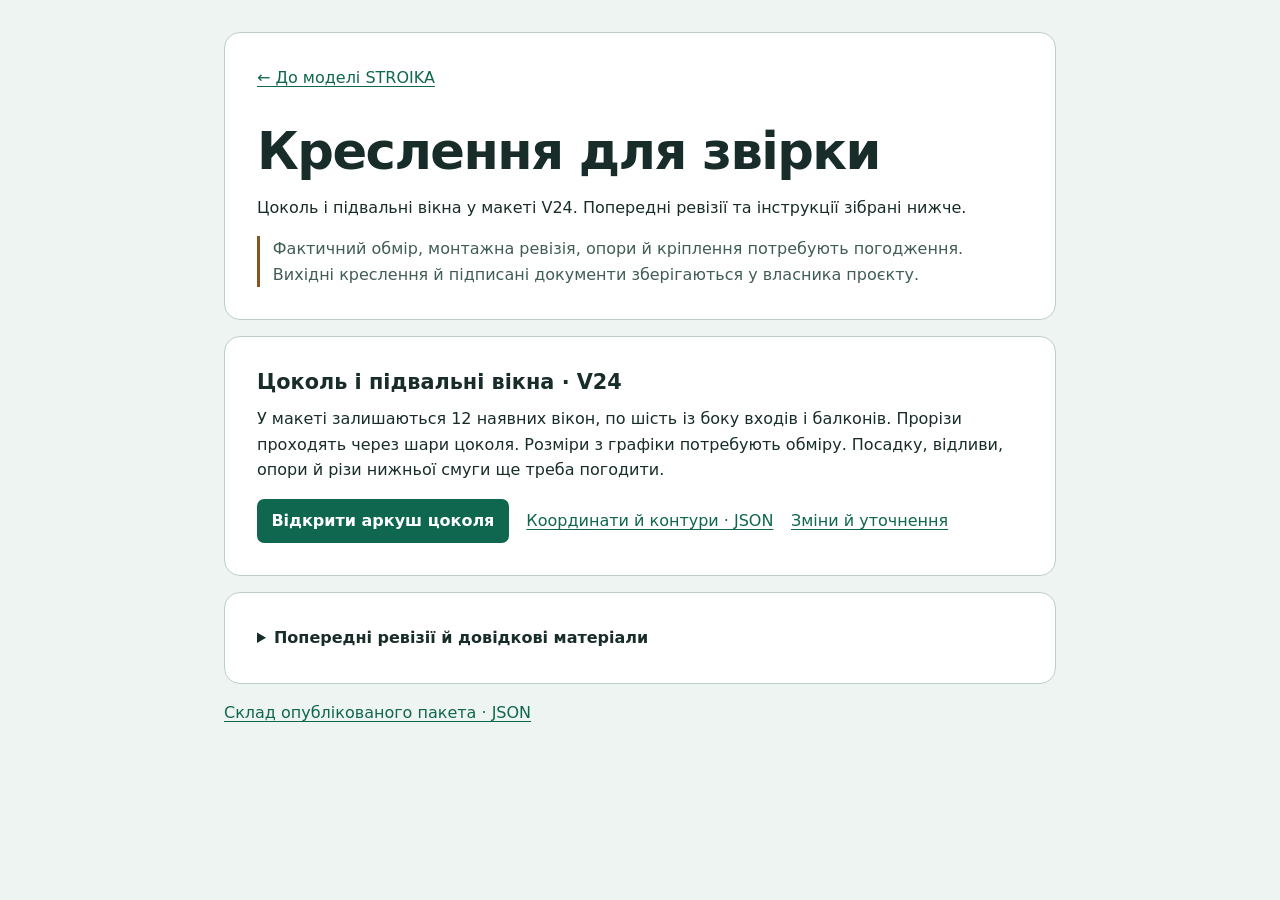
==== commit 53f4cfea: "Make STROIKA drawings easier to review on mobile" ====
--- a/budmaster/index.html
+++ b/budmaster/index.html
@@ -1,10 +1,88 @@
-<!doctype html><html lang="uk"><meta charset="utf-8"><meta name="viewport" content="width=device-width,initial-scale=1"><title>Mäe7 · пакет Будмайстру</title>
-<style>body{margin:0;background:#eef1f2;color:#172432;font:17px/1.5 system-ui,sans-serif}main{max-width:880px;margin:auto;padding:28px 20px}h1{font-size:clamp(30px,5vw,46px);line-height:1.1}h2{margin-top:32px}a{color:#853e22}.button{display:inline-block;background:#172432;color:white;padding:15px 20px;text-decoration:none;border-radius:8px;margin:5px 10px 5px 0}.note{border-left:3px solid #b7593a;padding-left:16px}ul{padding:0;list-style:none}li{background:white;border-radius:8px;margin:8px 0;padding:13px 16px;overflow-wrap:anywhere}small{display:block;color:#526574}pre{white-space:pre-wrap;background:white;padding:20px;border-radius:8px;font:inherit}footer{margin-top:28px;color:#526574}</style>
-<main><a href="../index.html">← Дім 3D</a><h1>Mäe7.<br>Пакет для Будмайстра.</h1><p>Поточний макет V24 · джерела, розкладка та вузли для спільної звірки.</p>
-<a class="button" href="./facade-layout-v21.pdf" target="_blank">Креслення V21 · історичні ↗</a>
-<p>Вихідні креслення й підписані документи зберігаються у власника проєкту. Тут доступні матеріали для огляду моделі.</p><p class="note">Номінальний макет і кандидати. Фактичний обмір, монтажна ревізія, локальні опори та кріплення ще потребують погодження.</p>
-<h2>Цоколь і підвальні вікна · V24</h2>
-<p class="note">12 існуючих вікон залишаються: 6 з боку входів і 6 з боку балконів. У макеті прорізи проходять через шари цоколя; нових вікон до закупівлі не додано. Розміри взято з графіки PDF53, вони потребують обміру. Посадка, відливи, опори й різи нижньої смуги ще не погоджені.</p>
-<a class="button" href="./basement-review-v24.svg" target="_blank">Аркуш цоколя для звірки ↗</a><a class="button" href="./basement-model-v24.json" download>Координати та контури V24 · JSON ↓</a><a class="button" href="./basement-model-v24.md" download>Зміни й уточнення V24 ↓</a>
-<h2>Попереднє доповнення · V23</h2><p class="note">У 3D показано цілі плити із зарізами, перенесено адресу та виправлено водостік і підшивку. Креслення V21 нижче описують попередню розкладку окремих деталей. Зарізи V23 потребують погодження: Patina DIM, сторінка 17, рекомендує поділ біля прорізів.</p><a class="button" href="./visual-model-v23.json" download>Контури та деталі V23 · JSON ↓</a><a class="button" href="./visual-model-v23.md" download>Що змінилося · V23 ↓</a><h2>Опубліковані матеріали макета</h2><ul><li><a href="./START.md" download>Історичне завдання V21</a><small>0.0 MB</small></li><li><a href="./swisspearl-patina-wood-dim.pdf" download>Swisspearl Patina · інструкція</a><small>4.3 MB</small></li><li><a href="./facade-layout-v21.pdf" download>Наша розкладка · PDF V21</a><small>0.1 MB</small></li><li><a href="./facade-layout-v21.json" download>Наша розкладка й розкрій · JSON V21</a><small>4.7 MB</small></li><li><a href="./windows.json" download>Віконні блоки та джерела розмірів</a><small>0.3 MB</small></li><li><a href="./cembrit-reveals-candidate.json" download>Відкоси Cembrit · кандидат</a><small>0.0 MB</small></li><li><a href="./operations.json" download>Операції та проєктні обсяги</a><small>0.0 MB</small></li><li><a href="./questions.json" download>Невирішені вузли й питання</a><small>0.0 MB</small></li><li><a href="./vertical-section.svg" download>Контрольний розріз</a><small>0.0 MB</small></li><li><a href="./roof-model-candidate.json" download>Дах · деталі й шари макета</a><small>3.9 MB</small></li><li><a href="./plinth-model-candidate.json" download>Цоколь V21 · історичні деталі</a><small>1.1 MB</small></li><li><a href="./entrance-model-candidate.json" download>Входи й навіси · макет</a><small>0.2 MB</small></li><li><a href="./model-northwest-v21.png" download>Кадр V21 · фасад із балконами</a><small>2.3 MB</small></li><li><a href="./model-detail-v21.png" download>Кадр V21 · деталі зблизька</a><small>3.1 MB</small></li><li><a href="./original-project-brief.md" download>Початкове ТЗ автора завдання · уточнення у START.md</a><small>0.0 MB</small></li></ul></details>
-<footer>1192×1250 · шов8 · зліва направо. <a href="./manifest.json" download>Склад архіву V21 ↓</a></footer></main></html>+<!doctype html>
+<html lang="uk">
+<head>
+  <meta charset="utf-8">
+  <meta name="viewport" content="width=device-width, initial-scale=1">
+  <title>STROIKA · Креслення для звірки</title>
+  <style>
+    :root {
+      color-scheme: light dark;
+      --background: #eef4f1; --panel: #fff; --ink: #182d2a; --muted: #415d57;
+      --line: #bdcec7; --accent: #10674f; --button-text: #fff; --note: #875520;
+    }
+    @media (prefers-color-scheme: dark) {
+      :root {
+        --background: #0d1413; --panel: #141f1c; --ink: #e6f2ee; --muted: #acc6bd;
+        --line: #354e46; --accent: #92e5c6; --button-text: #102c22; --note: #edb77a;
+      }
+    }
+    * { box-sizing: border-box; }
+    body { margin: 0; background: var(--background); color: var(--ink); font: 1rem/1.6 system-ui, sans-serif; }
+    main { width: min(100% - 2rem, 52rem); margin: 0 auto; padding: 2rem 0; }
+    header, section, details { padding: clamp(1.1rem, 4vw, 2rem); border: 1px solid var(--line); border-radius: 1rem; background: var(--panel); }
+    section, details, footer { margin-top: 1rem; }
+    h1 { font-size: clamp(2rem, 7vw, 3.2rem); line-height: 1.08; margin: .65em 0 .3em; letter-spacing: -.03em; }
+    h2 { font-size: 1.3rem; line-height: 1.3; margin: 0; }
+    p { margin: .6rem 0 1rem; }
+    p:last-child { margin-bottom: 0; }
+    a { color: var(--accent); text-underline-offset: .19em; }
+    a:focus-visible, summary:focus-visible { outline: 3px solid var(--accent); outline-offset: 4px; border-radius: 4px; }
+    .actions { display: flex; align-items: center; flex-wrap: wrap; gap: .65rem 1.1rem; }
+    .button { padding: .6rem .9rem; background: var(--accent); color: var(--button-text); border-radius: .45rem; font-weight: 650; text-decoration: none; }
+    .button:hover { text-decoration: underline; }
+    .note { border-inline-start: 3px solid var(--note); padding-inline-start: .8rem; color: var(--muted); }
+    summary { cursor: pointer; font-weight: 650; }
+    ul { padding-inline-start: 1.25rem; margin-bottom: 0; }
+    li + li { margin-top: .35rem; }
+    footer { color: var(--muted); }
+  </style>
+</head>
+<body>
+  <main>
+    <header>
+      <a href="../index.html">← До моделі STROIKA</a>
+      <h1>Креслення для звірки</h1>
+      <p>Цоколь і підвальні вікна у макеті V24. Попередні ревізії та інструкції зібрані нижче.</p>
+      <p class="note">Фактичний обмір, монтажна ревізія, опори й кріплення потребують погодження. Вихідні креслення й підписані документи зберігаються у власника проєкту.</p>
+    </header>
+
+    <section aria-labelledby="v24">
+      <h2 id="v24">Цоколь і підвальні вікна · V24</h2>
+      <p>У макеті залишаються 12 наявних вікон, по шість із боку входів і балконів. Прорізи проходять через шари цоколя. Розміри з графіки потребують обміру. Посадку, відливи, опори й різи нижньої смуги ще треба погодити.</p>
+      <div class="actions">
+        <a class="button" href="./basement-review-v24.svg">Відкрити аркуш цоколя</a>
+        <a href="./basement-model-v24.json" download>Координати й контури · JSON</a>
+        <a href="./basement-model-v24.md">Зміни й уточнення</a>
+      </div>
+    </section>
+
+    <details>
+      <summary>Попередні ревізії й довідкові матеріали</summary>
+      <p>У V23 уточнили зарізи плит, водостік і підшивку. Зарізи потребують погодження. Рекомендації щодо поділу плит біля прорізів наведені в інструкції Patina DIM на сторінці 17.</p>
+      <div class="actions">
+        <a href="./visual-model-v23.json" download>Контури й деталі V23 · JSON</a>
+        <a href="./visual-model-v23.md">Зміни V23</a>
+      </div>
+      <ul>
+        <li><a href="./START.md" download>Історичне завдання V21</a></li>
+        <li><a href="./swisspearl-patina-wood-dim.pdf" download>Swisspearl Patina · інструкція</a></li>
+        <li><a href="./facade-layout-v21.pdf" download>Наша розкладка · PDF V21</a></li>
+        <li><a href="./facade-layout-v21.json" download>Наша розкладка й розкрій · JSON V21</a></li>
+        <li><a href="./windows.json" download>Віконні блоки та джерела розмірів</a></li>
+        <li><a href="./cembrit-reveals-candidate.json" download>Відкоси Cembrit · кандидат</a></li>
+        <li><a href="./operations.json" download>Операції та проєктні обсяги</a></li>
+        <li><a href="./questions.json" download>Невирішені вузли й питання</a></li>
+        <li><a href="./vertical-section.svg" download>Контрольний розріз</a></li>
+        <li><a href="./roof-model-candidate.json" download>Дах · деталі й шари макета</a></li>
+        <li><a href="./plinth-model-candidate.json" download>Цоколь V21 · історичні деталі</a></li>
+        <li><a href="./entrance-model-candidate.json" download>Входи й навіси · макет</a></li>
+        <li><a href="./model-northwest-v21.png" download>Кадр V21 · фасад із балконами</a></li>
+        <li><a href="./model-detail-v21.png" download>Кадр V21 · деталі зблизька</a></li>
+        <li><a href="./original-project-brief.md" download>Початкове ТЗ автора завдання · уточнення у START.md</a></li>
+      </ul>
+    </details>
+
+    <footer><a href="./manifest.json" download>Склад опублікованого пакета · JSON</a></footer>
+  </main>
+</body>
+</html>
